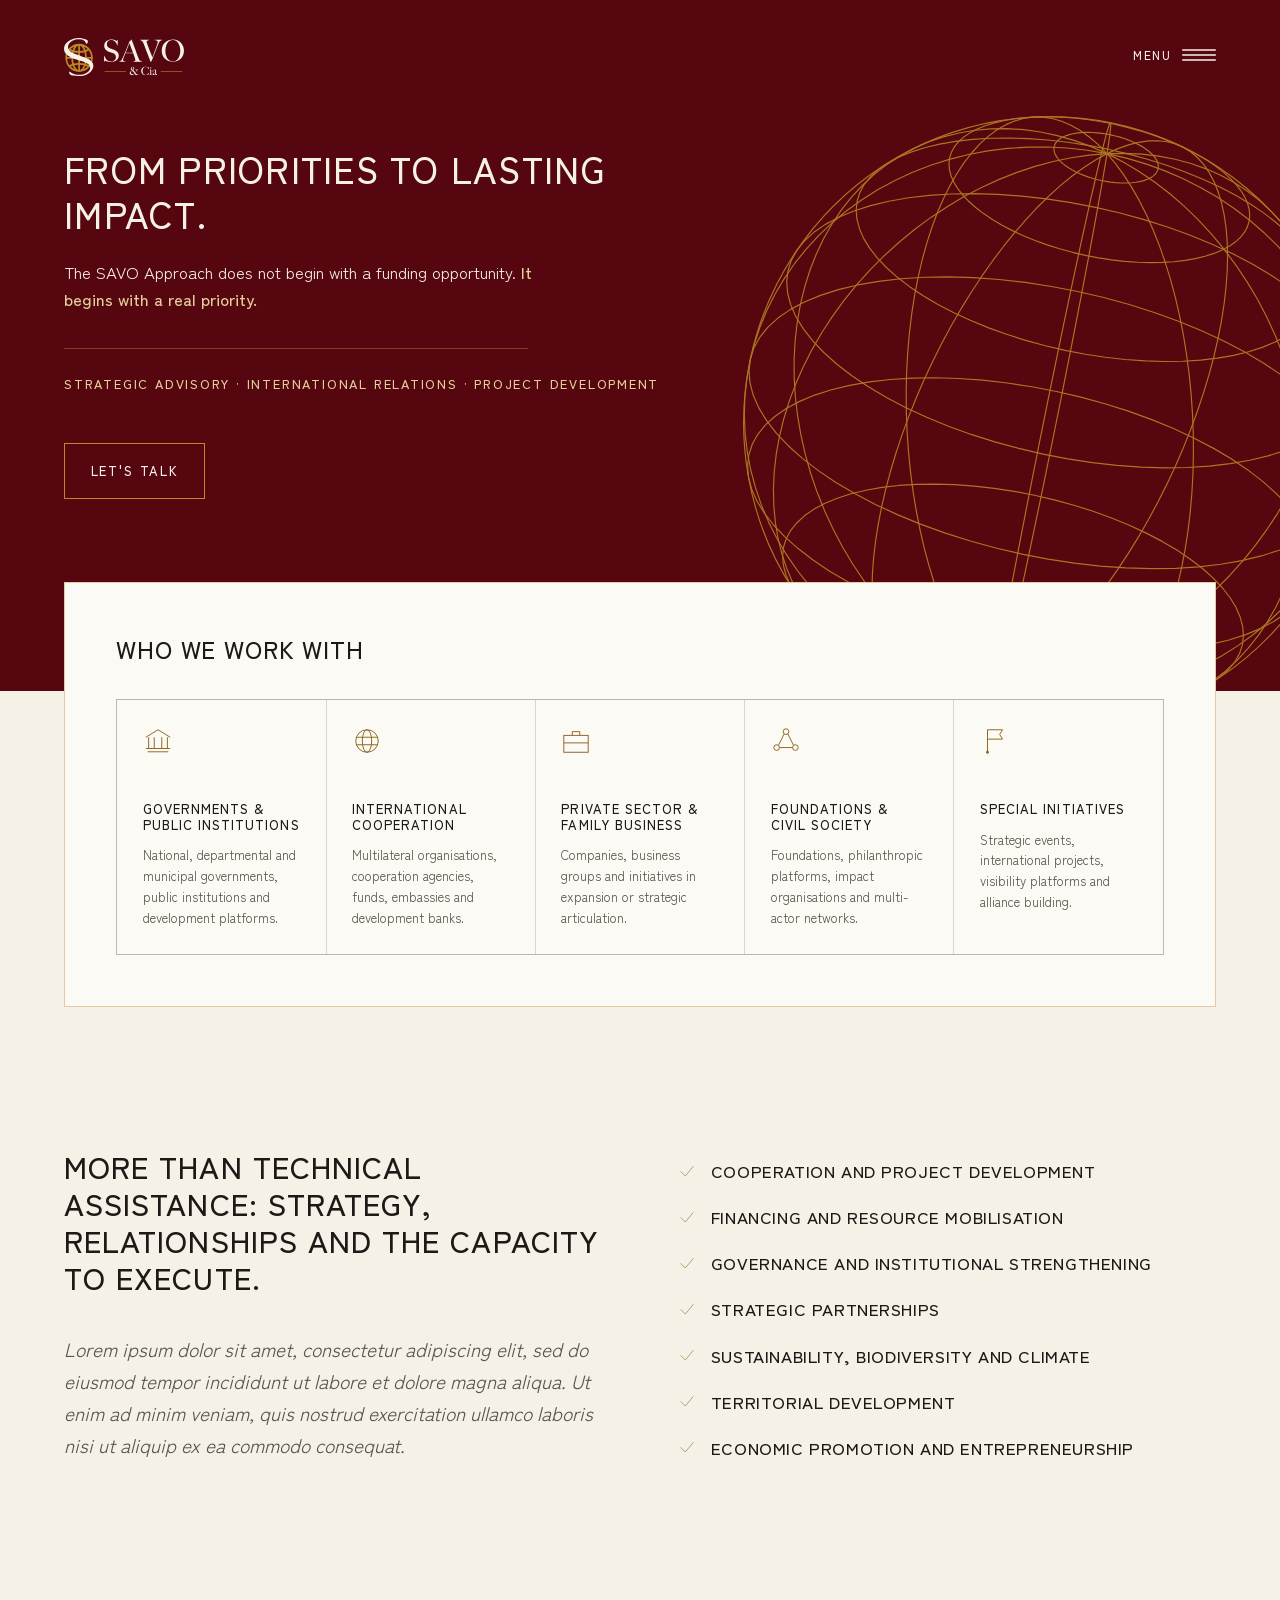
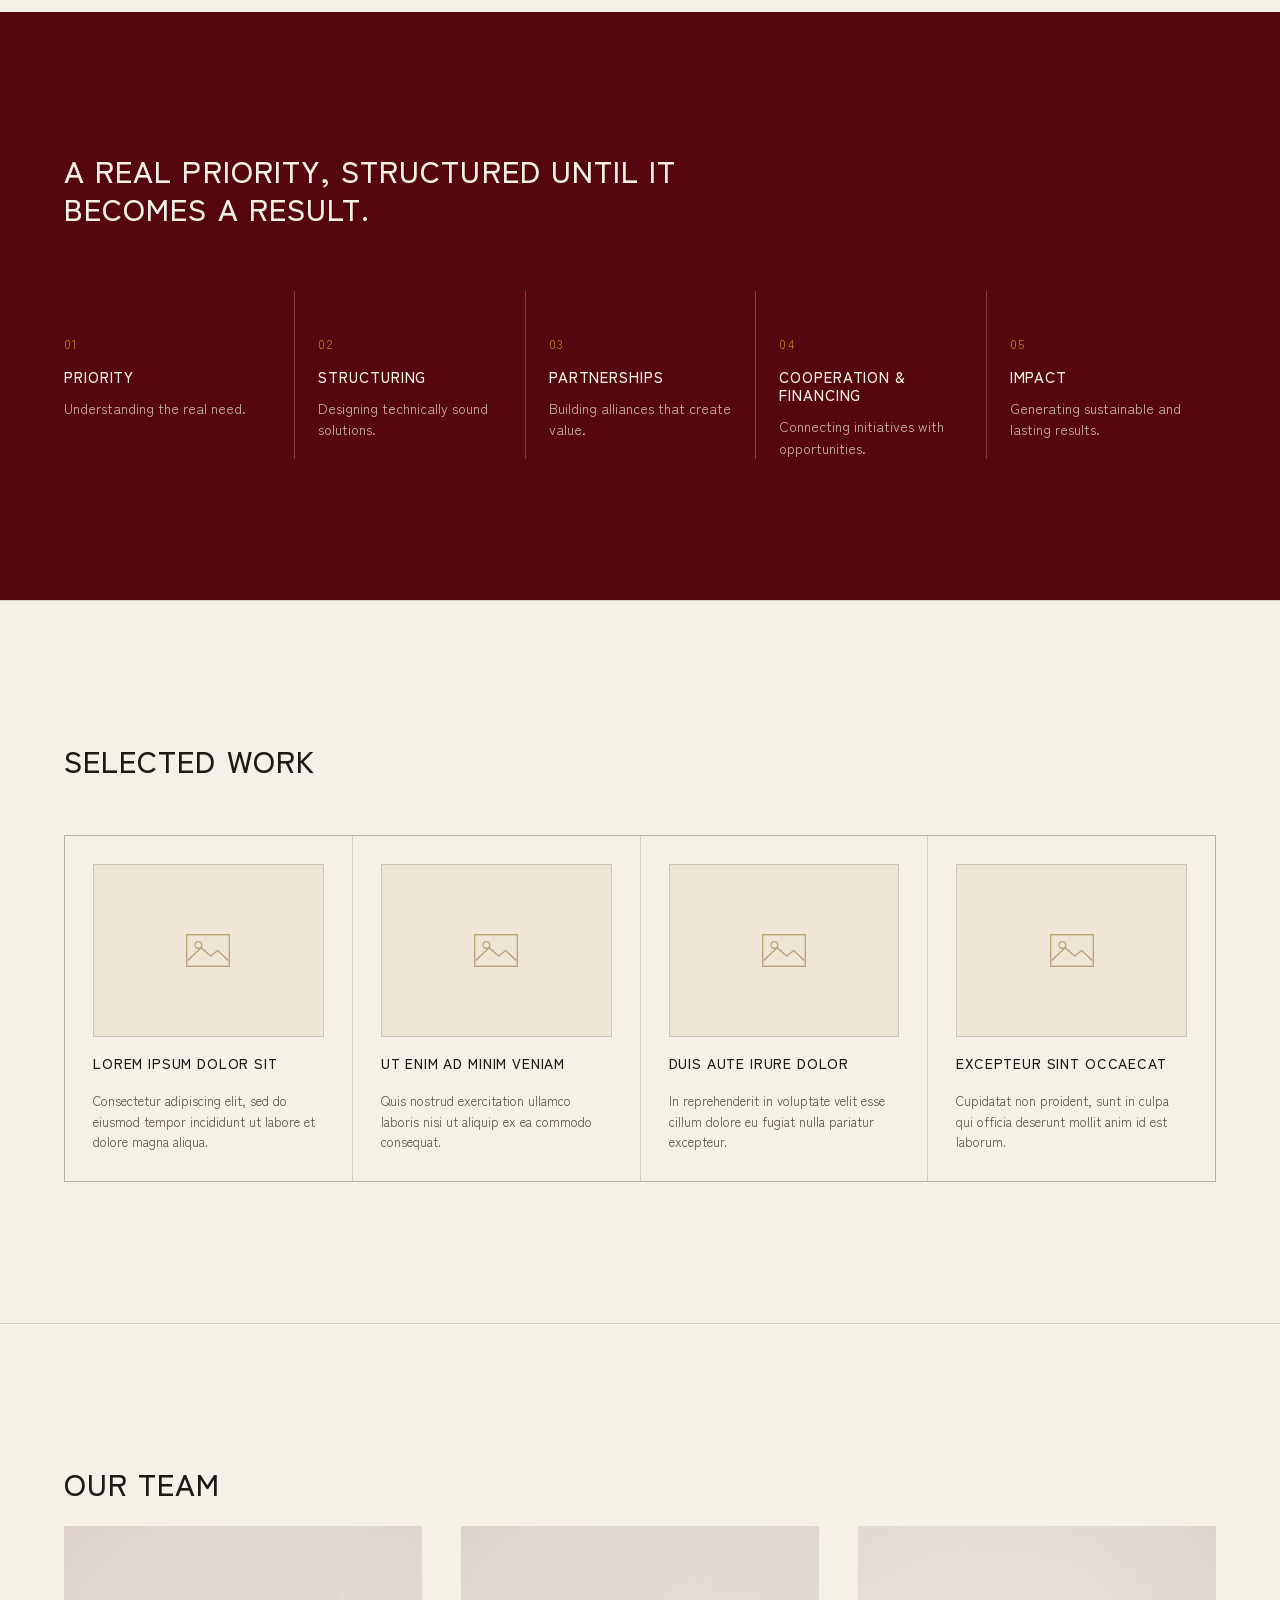
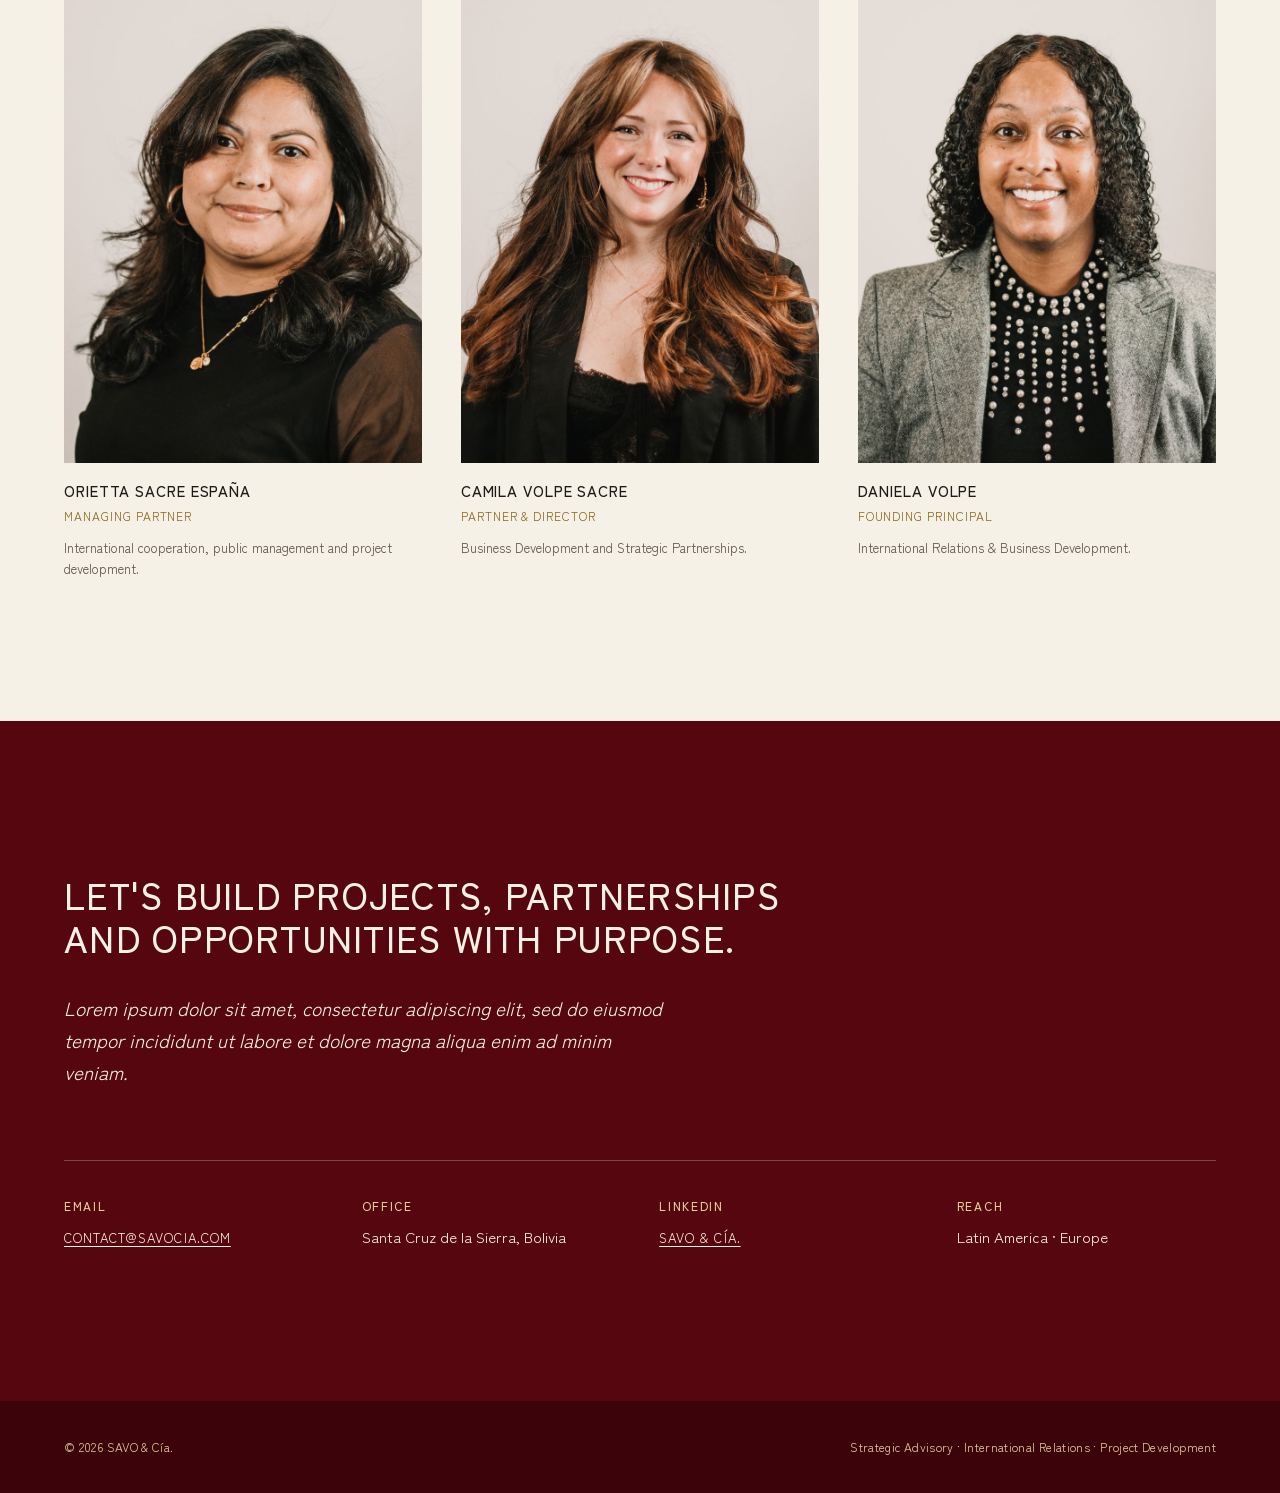
==== en/index.html @ 64a26600 "Add SAVO & Cía. home page review build Static ES/EN home page for internal review. Excludes client b" ====
<!DOCTYPE html>
<html lang="en">
<head>
<meta charset="utf-8">
<meta name="robots" content="noindex, nofollow">
<meta name="viewport" content="width=device-width, initial-scale=1">
<title>SAVO &amp; Cía. — Strategic Advisory, International Relations, Project Development</title>
<meta name="description" content="A Bolivian boutique strategic advisory firm. We help institutions and territories turn real development priorities into structured initiatives that attract partnerships, cooperation and financing.">
<link rel="canonical" href="https://www.savocia.com/en/">
<link rel="alternate" hreflang="es" href="https://www.savocia.com/es/">
<link rel="alternate" hreflang="en" href="https://www.savocia.com/en/">
<link rel="alternate" hreflang="x-default" href="https://www.savocia.com/">
<meta property="og:type" content="website">
<meta property="og:locale" content="en">
<meta property="og:title" content="SAVO &amp; Cía.">
<meta property="og:description" content="From priorities to lasting impact. Strategic advisory, international relations and project development.">
<meta property="og:url" content="https://www.savocia.com/en/">
<link rel="icon" href="../assets/brand/isotype.svg" type="image/svg+xml">
<link rel="preconnect" href="https://fonts.googleapis.com">
<link rel="preconnect" href="https://fonts.gstatic.com" crossorigin>
<link rel="stylesheet" href="https://fonts.googleapis.com/css2?family=Zen+Kaku+Gothic+New:wght@400;500;700&display=swap">
<link rel="stylesheet" href="../assets/css/savo.css">
</head>
<body>
<svg width="0" height="0" style="position:absolute" aria-hidden="true" focusable="false">
  <symbol id="ph-image" viewBox="0 0 32 24">
    <rect x="0.5" y="0.5" width="31" height="23" fill="none" stroke="currentColor"/>
    <circle cx="9" cy="8" r="2.5" fill="none" stroke="currentColor"/>
    <path d="M1 19.5 L11 10 L18 16 L23 12 L31 19.5" fill="none" stroke="currentColor" stroke-linejoin="round"/>
  </symbol>
  <symbol id="ic-public" viewBox="0 0 32 32">
    <path d="M3 12 L16 4 L29 12" fill="none" stroke="currentColor" stroke-linejoin="round"/>
    <path d="M6 12 V24 M12 12 V24 M20 12 V24 M26 12 V24" fill="none" stroke="currentColor"/>
    <path d="M3 24 H29 M5 27.5 H27" fill="none" stroke="currentColor"/>
  </symbol>
  <symbol id="ic-coop" viewBox="0 0 32 32">
    <circle cx="16" cy="16" r="12" fill="none" stroke="currentColor"/>
    <ellipse cx="16" cy="16" rx="5" ry="12" fill="none" stroke="currentColor"/>
    <path d="M4.5 12 H27.5 M4.5 20 H27.5" fill="none" stroke="currentColor"/>
  </symbol>
  <symbol id="ic-private" viewBox="0 0 32 32">
    <rect x="3" y="10" width="26" height="18" fill="none" stroke="currentColor"/>
    <path d="M12 10 V6 h8 v4" fill="none" stroke="currentColor" stroke-linejoin="round"/>
    <path d="M3 18 H29" fill="none" stroke="currentColor"/>
  </symbol>
  <symbol id="ic-civil" viewBox="0 0 32 32">
    <circle cx="16" cy="6" r="3" fill="none" stroke="currentColor"/>
    <circle cx="6" cy="23" r="3" fill="none" stroke="currentColor"/>
    <circle cx="26" cy="23" r="3" fill="none" stroke="currentColor"/>
    <path d="M14 8.5 L8 20.5 M18 8.5 L24 20.5 M9 23 H23" fill="none" stroke="currentColor"/>
  </symbol>
  <symbol id="ic-special" viewBox="0 0 32 32">
    <path d="M8 28 V4 h16 l-3 5 3 5 H8" fill="none" stroke="currentColor" stroke-linejoin="round"/>
    <circle cx="8" cy="28" r="1.5" fill="currentColor" stroke="none"/>
  </symbol>
  <symbol id="ic-check" viewBox="0 0 32 32">
    <path d="M5 17 L13 25 L27 8" fill="none" stroke="currentColor" stroke-width="1" stroke-linecap="round" stroke-linejoin="round"/>
  </symbol>
  <symbol id="ph-person" viewBox="0 0 32 32">
    <rect x="0.5" y="0.5" width="31" height="31" fill="none" stroke="currentColor"/>
    <circle cx="16" cy="13" r="4.5" fill="none" stroke="currentColor"/>
    <path d="M7.5 27 C7.5 21.5 11.5 19 16 19 C20.5 19 24.5 21.5 24.5 27" fill="none" stroke="currentColor" stroke-linecap="round"/>
  </symbol>
</svg>
<a class="skip" href="#coverage">Skip to content</a>

<div class="menu-overlay" id="menu-overlay" hidden>
  <div class="wrap menu-inner">
    <div class="menu-head">
      <a class="mark" href="./" aria-label="SAVO &amp; Cía., home">
        <img src="../assets/brand/logotype-cream.svg" alt="SAVO &amp; Cía.">
      </a>
      <button class="menu-close" aria-label="Close menu">
        <svg viewBox="0 0 44 44" aria-hidden="true">
          <line x1="5" y1="5" x2="39" y2="39" stroke="currentColor" stroke-width="1.5" stroke-linecap="round"/>
          <line x1="39" y1="5" x2="5" y2="39" stroke="currentColor" stroke-width="1.5" stroke-linecap="round"/>
        </svg>
      </button>
    </div>
      <nav class="menu-nav" aria-label="Principal">
        <a href="./" aria-current="page">Home</a>
        <a href="#areas">What we do</a>
        <a href="#approach">The approach</a>
        <a href="#work">Work</a>
        <a href="#team">Team</a>
        <a href="#contact">Contact</a>
      </nav>
      <a class="lang" href="../es/" data-lang-switch="es" aria-label="Cambiar a español"><b>EN</b> <span>/ ES</span></a>
  </div>
</div>

<div class="field">
  <div class="wrap">
    <div class="hero-globe" aria-hidden="true" data-tilt="26"><svg viewBox="0 0 200 200" fill="none" stroke="currentColor" stroke-width="0.35" stroke-linejoin="round" stroke-linecap="round"><g transform="rotate(12 100.0 100.0)"><circle cx="100.0" cy="100.0" r="92.0"/><path d="M115.98,181.43 L115.91,182.04 L115.73,182.65 L115.43,183.25 L115.01,183.83 L114.48,184.39 L113.84,184.93 L113.09,185.45 L112.24,185.93 L111.30,186.38 L110.27,186.80 L109.16,187.17 L107.99,187.50 L106.75,187.78 L105.46,188.01 L104.13,188.20 L102.77,188.33 L101.39,188.41 L100.00,188.44 L98.61,188.41 L97.23,188.33 L95.87,188.20 L94.54,188.01 L93.25,187.78 L92.01,187.50 L90.84,187.17 L89.73,186.80 L88.70,186.38 L87.76,185.93 L86.91,185.45 L86.16,184.93 L85.52,184.39 L84.99,183.83 L84.57,183.25 L84.27,182.65 L84.09,182.04 L84.02,181.43 L84.09,180.82 L84.27,180.22 L84.57,179.62 L84.99,179.04 L85.52,178.47 L86.16,177.93 L86.91,177.42 L87.76,176.93 L88.70,176.48 L89.73,176.07 L90.84,175.70 L92.01,175.37 L93.25,175.09 L94.54,174.85 L95.87,174.67 L97.23,174.54 L98.61,174.46 L100.00,174.43 L101.39,174.46 L102.77,174.54 L104.13,174.67 L105.46,174.85 L106.75,175.09 L107.99,175.37 L109.16,175.70 L110.27,176.07 L111.30,176.48 L112.24,176.93 L113.09,177.42 L113.84,177.93 L114.48,178.47 L115.01,179.04 L115.43,179.62 L115.73,180.22 L115.91,180.82 L115.98,181.43"/><path d="M146.00,171.61 L145.82,173.37 L145.30,175.11 L144.43,176.83 L143.23,178.51 L141.69,180.13 L139.84,181.69 L137.68,183.18 L135.24,184.57 L132.53,185.87 L129.57,187.06 L126.38,188.13 L123.00,189.07 L119.44,189.89 L115.73,190.56 L111.91,191.09 L107.99,191.47 L104.01,191.70 L100.00,191.78 L95.99,191.70 L92.01,191.47 L88.09,191.09 L84.27,190.56 L80.56,189.89 L77.00,189.07 L73.62,188.13 L70.43,187.06 L67.47,185.87 L64.76,184.57 L62.32,183.18 L60.16,181.69 L58.31,180.13 L56.77,178.51 L55.57,176.83 L54.70,175.11 L54.18,173.37 L54.00,171.61 L54.18,169.85 L54.70,168.11 L55.57,166.39 L56.77,164.71 L58.31,163.09 L60.16,161.53 L62.32,160.04 L64.76,158.65 L67.47,157.35 L70.43,156.16 L73.62,155.09 L77.00,154.15 L80.56,153.34 L84.27,152.66 L88.09,152.13 L92.01,151.75 L95.99,151.52 L100.00,151.45 L104.01,151.52 L107.99,151.75 L111.91,152.13 L115.73,152.66 L119.44,153.34 L123.00,154.15 L126.38,155.09 L129.57,156.16 L132.53,157.35 L135.24,158.65 L137.68,160.04 L139.84,161.53 L141.69,163.09 L143.23,164.71 L144.43,166.39 L145.30,168.11 L145.82,169.85 L146.00,171.61"/><path d="M170.48,153.15 L170.21,155.84 L169.41,158.52 L168.07,161.15 L166.23,163.72 L163.87,166.21 L161.03,168.60 L157.73,170.87 L153.99,173.01 L149.83,175.00 L145.30,176.82 L140.42,178.46 L135.24,179.91 L129.78,181.15 L124.10,182.18 L118.24,182.99 L112.24,183.58 L106.14,183.93 L100.00,184.05 L93.86,183.93 L87.76,183.58 L81.76,182.99 L75.90,182.18 L70.22,181.15 L64.76,179.91 L59.58,178.46 L54.70,176.82 L50.17,175.00 L46.01,173.01 L42.27,170.87 L38.97,168.60 L36.13,166.21 L33.77,163.72 L31.93,161.15 L30.59,158.52 L29.79,155.84 L29.52,153.15 L29.79,150.46 L30.59,147.79 L31.93,145.16 L33.77,142.58 L36.13,140.09 L38.97,137.70 L42.27,135.43 L46.01,133.29 L50.17,131.31 L54.70,129.48 L59.58,127.84 L64.76,126.40 L70.22,125.15 L75.90,124.12 L81.76,123.31 L87.76,122.73 L93.86,122.37 L100.00,122.26 L106.14,122.37 L112.24,122.73 L118.24,123.31 L124.10,124.12 L129.78,125.15 L135.24,126.40 L140.42,127.84 L145.30,129.48 L149.83,131.31 L153.99,133.29 L157.73,135.43 L161.03,137.70 L163.87,140.09 L166.23,142.58 L168.07,145.16 L169.41,147.79 L170.21,150.46 L170.48,153.15"/><path d="M186.45,128.28 L186.12,131.58 L185.14,134.86 L183.51,138.09 L181.24,141.24 L178.35,144.30 L174.87,147.23 L170.82,150.02 L166.23,152.64 L161.13,155.08 L155.57,157.31 L149.59,159.33 L143.23,161.10 L136.54,162.63 L129.57,163.89 L122.38,164.89 L115.01,165.60 L107.53,166.04 L100.00,166.18 L92.47,166.04 L84.99,165.60 L77.62,164.89 L70.43,163.89 L63.46,162.63 L56.77,161.10 L50.41,159.33 L44.43,157.31 L38.87,155.08 L33.77,152.64 L29.18,150.02 L25.13,147.23 L21.65,144.30 L18.76,141.24 L16.49,138.09 L14.86,134.86 L13.88,131.58 L13.55,128.28 L13.88,124.98 L14.86,121.70 L16.49,118.47 L18.76,115.32 L21.65,112.26 L25.13,109.33 L29.18,106.54 L33.77,103.92 L38.87,101.48 L44.43,99.25 L50.41,97.24 L56.77,95.46 L63.46,93.93 L70.43,92.67 L77.62,91.67 L84.99,90.96 L92.47,90.53 L100.00,90.38 L107.53,90.53 L115.01,90.96 L122.38,91.67 L129.57,92.67 L136.54,93.93 L143.23,95.46 L149.59,97.24 L155.57,99.25 L161.13,101.48 L166.23,103.92 L170.82,106.54 L174.87,109.33 L178.35,112.26 L181.24,115.32 L183.51,118.47 L185.14,121.70 L186.12,124.98 L186.45,128.28"/><path d="M192.00,100.00 L191.65,103.52 L190.60,107.00 L188.87,110.44 L186.45,113.79 L183.38,117.04 L179.67,120.17 L175.36,123.13 L170.48,125.92 L165.05,128.52 L159.14,130.89 L152.77,133.04 L146.00,134.93 L138.88,136.55 L131.47,137.90 L123.81,138.96 L115.98,139.72 L108.02,140.18 L100.00,140.33 L91.98,140.18 L84.02,139.72 L76.19,138.96 L68.53,137.90 L61.12,136.55 L54.00,134.93 L47.23,133.04 L40.86,130.89 L34.95,128.52 L29.52,125.92 L24.64,123.13 L20.33,120.17 L16.62,117.04 L13.55,113.79 L11.13,110.44 L9.40,107.00 L8.35,103.52 L8.00,100.00 L8.35,96.48 L9.40,93.00 L11.13,89.56 L13.55,86.21 L16.62,82.96 L20.33,79.83 L24.64,76.87 L29.52,74.08 L34.95,71.48 L40.86,69.11 L47.23,66.96 L54.00,65.07 L61.12,63.45 L68.53,62.10 L76.19,61.04 L84.02,60.28 L91.98,59.82 L100.00,59.67 L108.02,59.82 L115.98,60.28 L123.81,61.04 L131.47,62.10 L138.88,63.45 L146.00,65.07 L152.77,66.96 L159.14,69.11 L165.05,71.48 L170.48,74.08 L175.36,76.87 L179.67,79.83 L183.38,82.96 L186.45,86.21 L188.87,89.56 L190.60,93.00 L191.65,96.48 L192.00,100.00"/><path d="M186.45,71.72 L186.12,75.02 L185.14,78.30 L183.51,81.53 L181.24,84.68 L178.35,87.74 L174.87,90.67 L170.82,93.46 L166.23,96.08 L161.13,98.52 L155.57,100.75 L149.59,102.76 L143.23,104.54 L136.54,106.07 L129.57,107.33 L122.38,108.33 L115.01,109.04 L107.53,109.47 L100.00,109.62 L92.47,109.47 L84.99,109.04 L77.62,108.33 L70.43,107.33 L63.46,106.07 L56.77,104.54 L50.41,102.76 L44.43,100.75 L38.87,98.52 L33.77,96.08 L29.18,93.46 L25.13,90.67 L21.65,87.74 L18.76,84.68 L16.49,81.53 L14.86,78.30 L13.88,75.02 L13.55,71.72 L13.88,68.42 L14.86,65.14 L16.49,61.91 L18.76,58.76 L21.65,55.70 L25.13,52.77 L29.18,49.98 L33.77,47.36 L38.87,44.92 L44.43,42.69 L50.41,40.67 L56.77,38.90 L63.46,37.37 L70.43,36.11 L77.62,35.11 L84.99,34.40 L92.47,33.96 L100.00,33.82 L107.53,33.96 L115.01,34.40 L122.38,35.11 L129.57,36.11 L136.54,37.37 L143.23,38.90 L149.59,40.67 L155.57,42.69 L161.13,44.92 L166.23,47.36 L170.82,49.98 L174.87,52.77 L178.35,55.70 L181.24,58.76 L183.51,61.91 L185.14,65.14 L186.12,68.42 L186.45,71.72"/><path d="M170.48,46.85 L170.21,49.54 L169.41,52.21 L168.07,54.84 L166.23,57.42 L163.87,59.91 L161.03,62.30 L157.73,64.57 L153.99,66.71 L149.83,68.69 L145.30,70.52 L140.42,72.16 L135.24,73.60 L129.78,74.85 L124.10,75.88 L118.24,76.69 L112.24,77.27 L106.14,77.63 L100.00,77.74 L93.86,77.63 L87.76,77.27 L81.76,76.69 L75.90,75.88 L70.22,74.85 L64.76,73.60 L59.58,72.16 L54.70,70.52 L50.17,68.69 L46.01,66.71 L42.27,64.57 L38.97,62.30 L36.13,59.91 L33.77,57.42 L31.93,54.84 L30.59,52.21 L29.79,49.54 L29.52,46.85 L29.79,44.16 L30.59,41.48 L31.93,38.85 L33.77,36.28 L36.13,33.79 L38.97,31.40 L42.27,29.13 L46.01,26.99 L50.17,25.00 L54.70,23.18 L59.58,21.54 L64.76,20.09 L70.22,18.85 L75.90,17.82 L81.76,17.01 L87.76,16.42 L93.86,16.07 L100.00,15.95 L106.14,16.07 L112.24,16.42 L118.24,17.01 L124.10,17.82 L129.78,18.85 L135.24,20.09 L140.42,21.54 L145.30,23.18 L149.83,25.00 L153.99,26.99 L157.73,29.13 L161.03,31.40 L163.87,33.79 L166.23,36.28 L168.07,38.85 L169.41,41.48 L170.21,44.16 L170.48,46.85"/><path d="M146.00,28.39 L145.82,30.15 L145.30,31.89 L144.43,33.61 L143.23,35.29 L141.69,36.91 L139.84,38.47 L137.68,39.96 L135.24,41.35 L132.53,42.65 L129.57,43.84 L126.38,44.91 L123.00,45.85 L119.44,46.66 L115.73,47.34 L111.91,47.87 L107.99,48.25 L104.01,48.48 L100.00,48.55 L95.99,48.48 L92.01,48.25 L88.09,47.87 L84.27,47.34 L80.56,46.66 L77.00,45.85 L73.62,44.91 L70.43,43.84 L67.47,42.65 L64.76,41.35 L62.32,39.96 L60.16,38.47 L58.31,36.91 L56.77,35.29 L55.57,33.61 L54.70,31.89 L54.18,30.15 L54.00,28.39 L54.18,26.63 L54.70,24.89 L55.57,23.17 L56.77,21.49 L58.31,19.87 L60.16,18.31 L62.32,16.82 L64.76,15.43 L67.47,14.13 L70.43,12.94 L73.62,11.87 L77.00,10.93 L80.56,10.11 L84.27,9.44 L88.09,8.91 L92.01,8.53 L95.99,8.30 L100.00,8.22 L104.01,8.30 L107.99,8.53 L111.91,8.91 L115.73,9.44 L119.44,10.11 L123.00,10.93 L126.38,11.87 L129.57,12.94 L132.53,14.13 L135.24,15.43 L137.68,16.82 L139.84,18.31 L141.69,19.87 L143.23,21.49 L144.43,23.17 L145.30,24.89 L145.82,26.63 L146.00,28.39"/><path d="M115.98,18.57 L115.91,19.18 L115.73,19.78 L115.43,20.38 L115.01,20.96 L114.48,21.53 L113.84,22.07 L113.09,22.58 L112.24,23.07 L111.30,23.52 L110.27,23.93 L109.16,24.30 L107.99,24.63 L106.75,24.91 L105.46,25.15 L104.13,25.33 L102.77,25.46 L101.39,25.54 L100.00,25.57 L98.61,25.54 L97.23,25.46 L95.87,25.33 L94.54,25.15 L93.25,24.91 L92.01,24.63 L90.84,24.30 L89.73,23.93 L88.70,23.52 L87.76,23.07 L86.91,22.58 L86.16,22.07 L85.52,21.53 L84.99,20.96 L84.57,20.38 L84.27,19.78 L84.09,19.18 L84.02,18.57 L84.09,17.96 L84.27,17.35 L84.57,16.75 L84.99,16.17 L85.52,15.61 L86.16,15.07 L86.91,14.55 L87.76,14.07 L88.70,13.62 L89.73,13.20 L90.84,12.83 L92.01,12.50 L93.25,12.22 L94.54,11.99 L95.87,11.80 L97.23,11.67 L98.61,11.59 L100.00,11.56 L101.39,11.59 L102.77,11.67 L104.13,11.80 L105.46,11.99 L106.75,12.22 L107.99,12.50 L109.16,12.83 L110.27,13.20 L111.30,13.62 L112.24,14.07 L113.09,14.55 L113.84,15.07 L114.48,15.61 L115.01,16.17 L115.43,16.75 L115.73,17.35 L115.91,17.96 L115.98,18.57"/><g class="mers"><path class="mer" d="M100.00,182.69 L106.02,182.51 L112.01,181.98 L117.95,181.10 L123.81,179.87 L129.57,178.30 L135.21,176.39 L140.69,174.16 L146.00,171.61 L151.11,168.75 L156.01,165.60 L160.66,162.17 L165.05,158.47 L169.17,154.52 L172.99,150.34 L176.50,145.94 L179.67,141.34 L182.51,136.57 L185.00,131.64 L187.12,126.58 L188.87,121.40 L190.23,116.13 L191.21,110.79 L191.80,105.41 L192.00,100.00 L191.80,94.59 L191.21,89.21 L190.23,83.87 L188.87,78.60 L187.12,73.42 L185.00,68.36 L182.51,63.43 L179.67,58.66 L176.50,54.06 L172.99,49.66 L169.17,45.48 L165.05,41.53 L160.66,37.83 L156.01,34.40 L151.11,31.25 L146.00,28.39 L140.69,25.84 L135.21,23.61 L129.57,21.70 L123.81,20.13 L117.95,18.90 L112.01,18.02 L106.02,17.49 L100.00,17.31"/><path class="mer" d="M100.00,182.69 L105.21,183.83 L110.40,184.61 L115.54,185.03 L120.62,185.09 L125.61,184.78 L130.49,184.11 L135.24,183.08 L139.84,181.69 L144.26,179.96 L148.50,177.88 L152.53,175.46 L156.34,172.73 L159.90,169.68 L163.21,166.34 L166.25,162.71 L169.00,158.81 L171.46,154.66 L173.61,150.27 L175.45,145.67 L176.96,140.88 L178.14,135.91 L178.99,130.79 L179.50,125.53 L179.67,120.17 L179.50,114.71 L178.99,109.20 L178.14,103.65 L176.96,98.08 L175.45,92.52 L173.61,86.99 L171.46,81.51 L169.00,76.12 L166.25,70.83 L163.21,65.66 L159.90,60.64 L156.34,55.79 L152.53,51.13 L148.50,46.67 L144.26,42.45 L139.84,38.47 L135.24,34.76 L130.49,31.32 L125.61,28.18 L120.62,25.35 L115.54,22.83 L110.40,20.65 L105.21,18.81 L100.00,17.31"/><path class="mer" d="M100.00,182.69 L103.01,184.80 L106.00,186.54 L108.97,187.91 L111.91,188.91 L114.79,189.53 L117.60,189.76 L120.35,189.61 L123.00,189.07 L125.56,188.16 L128.00,186.86 L130.33,185.20 L132.53,183.17 L134.58,180.78 L136.49,178.05 L138.25,174.98 L139.84,171.59 L141.26,167.90 L142.50,163.91 L143.56,159.65 L144.43,155.14 L145.12,150.39 L145.61,145.42 L145.90,140.26 L146.00,134.93 L145.90,129.44 L145.61,123.84 L145.12,118.12 L144.43,112.34 L143.56,106.49 L142.50,100.62 L141.26,94.75 L139.84,88.90 L138.25,83.10 L136.49,77.37 L134.58,71.74 L132.53,66.23 L130.33,60.86 L128.00,55.66 L125.56,50.65 L123.00,45.85 L120.35,41.29 L117.60,36.97 L114.79,32.93 L111.91,29.17 L108.97,25.71 L106.00,22.58 L103.01,19.77 L100.00,17.31"/><path class="mer" d="M100.00,182.69 L100.00,185.15 L100.00,187.25 L100.00,188.97 L100.00,190.31 L100.00,191.26 L100.00,191.83 L100.00,192.00 L100.00,191.78 L100.00,191.16 L100.00,190.15 L100.00,188.76 L100.00,186.99 L100.00,184.84 L100.00,182.33 L100.00,179.47 L100.00,176.27 L100.00,172.74 L100.00,168.90 L100.00,164.77 L100.00,160.36 L100.00,155.69 L100.00,150.78 L100.00,145.65 L100.00,140.33 L100.00,134.84 L100.00,129.19 L100.00,123.42 L100.00,117.55 L100.00,111.61 L100.00,105.62 L100.00,99.60 L100.00,93.58 L100.00,87.59 L100.00,81.66 L100.00,75.80 L100.00,70.05 L100.00,64.42 L100.00,58.95 L100.00,53.65 L100.00,48.55 L100.00,43.68 L100.00,39.04 L100.00,34.66 L100.00,30.57 L100.00,26.77 L100.00,23.28 L100.00,20.13 L100.00,17.31"/><path class="mer" d="M100.00,182.69 L96.99,184.80 L94.00,186.54 L91.03,187.91 L88.09,188.91 L85.21,189.53 L82.40,189.76 L79.65,189.61 L77.00,189.07 L74.44,188.16 L72.00,186.86 L69.67,185.20 L67.47,183.17 L65.42,180.78 L63.51,178.05 L61.75,174.98 L60.16,171.59 L58.74,167.90 L57.50,163.91 L56.44,159.65 L55.57,155.14 L54.88,150.39 L54.39,145.42 L54.10,140.26 L54.00,134.93 L54.10,129.44 L54.39,123.84 L54.88,118.12 L55.57,112.34 L56.44,106.49 L57.50,100.62 L58.74,94.75 L60.16,88.90 L61.75,83.10 L63.51,77.37 L65.42,71.74 L67.47,66.23 L69.67,60.86 L72.00,55.66 L74.44,50.65 L77.00,45.85 L79.65,41.29 L82.40,36.97 L85.21,32.93 L88.09,29.17 L91.03,25.71 L94.00,22.58 L96.99,19.77 L100.00,17.31"/><path class="mer" d="M100.00,182.69 L94.79,183.83 L89.60,184.61 L84.46,185.03 L79.38,185.09 L74.39,184.78 L69.51,184.11 L64.76,183.08 L60.16,181.69 L55.74,179.96 L51.50,177.88 L47.47,175.46 L43.66,172.73 L40.10,169.68 L36.79,166.34 L33.75,162.71 L31.00,158.81 L28.54,154.66 L26.39,150.27 L24.55,145.67 L23.04,140.88 L21.86,135.91 L21.01,130.79 L20.50,125.53 L20.33,120.17 L20.50,114.71 L21.01,109.20 L21.86,103.65 L23.04,98.08 L24.55,92.52 L26.39,86.99 L28.54,81.51 L31.00,76.12 L33.75,70.83 L36.79,65.66 L40.10,60.64 L43.66,55.79 L47.47,51.13 L51.50,46.67 L55.74,42.45 L60.16,38.47 L64.76,34.76 L69.51,31.32 L74.39,28.18 L79.38,25.35 L84.46,22.83 L89.60,20.65 L94.79,18.81 L100.00,17.31"/><path class="mer" d="M100.00,182.69 L93.98,182.51 L87.99,181.98 L82.05,181.10 L76.19,179.87 L70.43,178.30 L64.79,176.39 L59.31,174.16 L54.00,171.61 L48.89,168.75 L43.99,165.60 L39.34,162.17 L34.95,158.47 L30.83,154.52 L27.01,150.34 L23.50,145.94 L20.33,141.34 L17.49,136.57 L15.00,131.64 L12.88,126.58 L11.13,121.40 L9.77,116.13 L8.79,110.79 L8.20,105.41 L8.00,100.00 L8.20,94.59 L8.79,89.21 L9.77,83.87 L11.13,78.60 L12.88,73.42 L15.00,68.36 L17.49,63.43 L20.33,58.66 L23.50,54.06 L27.01,49.66 L30.83,45.48 L34.95,41.53 L39.34,37.83 L43.99,34.40 L48.89,31.25 L54.00,28.39 L59.31,25.84 L64.79,23.61 L70.43,21.70 L76.19,20.13 L82.05,18.90 L87.99,18.02 L93.98,17.49 L100.00,17.31"/><path class="mer" d="M100.00,182.69 L94.79,181.19 L89.60,179.35 L84.46,177.17 L79.38,174.65 L74.39,171.82 L69.51,168.68 L64.76,165.24 L60.16,161.53 L55.74,157.55 L51.50,153.33 L47.47,148.87 L43.66,144.21 L40.10,139.36 L36.79,134.34 L33.75,129.17 L31.00,123.88 L28.54,118.49 L26.39,113.01 L24.55,107.48 L23.04,101.92 L21.86,96.35 L21.01,90.80 L20.50,85.29 L20.33,79.83 L20.50,74.47 L21.01,69.21 L21.86,64.09 L23.04,59.12 L24.55,54.33 L26.39,49.73 L28.54,45.34 L31.00,41.19 L33.75,37.29 L36.79,33.66 L40.10,30.32 L43.66,27.27 L47.47,24.54 L51.50,22.12 L55.74,20.04 L60.16,18.31 L64.76,16.92 L69.51,15.89 L74.39,15.22 L79.38,14.91 L84.46,14.97 L89.60,15.39 L94.79,16.17 L100.00,17.31"/><path class="mer" d="M100.00,182.69 L96.99,180.23 L94.00,177.42 L91.03,174.29 L88.09,170.83 L85.21,167.07 L82.40,163.03 L79.65,158.71 L77.00,154.15 L74.44,149.35 L72.00,144.34 L69.67,139.14 L67.47,133.77 L65.42,128.26 L63.51,122.63 L61.75,116.90 L60.16,111.10 L58.74,105.25 L57.50,99.38 L56.44,93.51 L55.57,87.66 L54.88,81.88 L54.39,76.16 L54.10,70.56 L54.00,65.07 L54.10,59.74 L54.39,54.58 L54.88,49.61 L55.57,44.86 L56.44,40.35 L57.50,36.09 L58.74,32.10 L60.16,28.41 L61.75,25.02 L63.51,21.95 L65.42,19.22 L67.47,16.83 L69.67,14.80 L72.00,13.14 L74.44,11.84 L77.00,10.93 L79.65,10.39 L82.40,10.24 L85.21,10.47 L88.09,11.09 L91.03,12.09 L94.00,13.46 L96.99,15.20 L100.00,17.31"/><path class="mer" d="M100.00,182.69 L100.00,179.87 L100.00,176.72 L100.00,173.23 L100.00,169.43 L100.00,165.34 L100.00,160.96 L100.00,156.32 L100.00,151.45 L100.00,146.35 L100.00,141.05 L100.00,135.58 L100.00,129.95 L100.00,124.20 L100.00,118.34 L100.00,112.41 L100.00,106.42 L100.00,100.40 L100.00,94.38 L100.00,88.39 L100.00,82.45 L100.00,76.58 L100.00,70.81 L100.00,65.16 L100.00,59.67 L100.00,54.35 L100.00,49.22 L100.00,44.31 L100.00,39.64 L100.00,35.23 L100.00,31.10 L100.00,27.26 L100.00,23.73 L100.00,20.53 L100.00,17.67 L100.00,15.16 L100.00,13.01 L100.00,11.24 L100.00,9.85 L100.00,8.84 L100.00,8.22 L100.00,8.00 L100.00,8.17 L100.00,8.74 L100.00,9.69 L100.00,11.03 L100.00,12.75 L100.00,14.85 L100.00,17.31"/><path class="mer" d="M100.00,182.69 L103.01,180.23 L106.00,177.42 L108.97,174.29 L111.91,170.83 L114.79,167.07 L117.60,163.03 L120.35,158.71 L123.00,154.15 L125.56,149.35 L128.00,144.34 L130.33,139.14 L132.53,133.77 L134.58,128.26 L136.49,122.63 L138.25,116.90 L139.84,111.10 L141.26,105.25 L142.50,99.38 L143.56,93.51 L144.43,87.66 L145.12,81.88 L145.61,76.16 L145.90,70.56 L146.00,65.07 L145.90,59.74 L145.61,54.58 L145.12,49.61 L144.43,44.86 L143.56,40.35 L142.50,36.09 L141.26,32.10 L139.84,28.41 L138.25,25.02 L136.49,21.95 L134.58,19.22 L132.53,16.83 L130.33,14.80 L128.00,13.14 L125.56,11.84 L123.00,10.93 L120.35,10.39 L117.60,10.24 L114.79,10.47 L111.91,11.09 L108.97,12.09 L106.00,13.46 L103.01,15.20 L100.00,17.31"/><path class="mer" d="M100.00,182.69 L105.21,181.19 L110.40,179.35 L115.54,177.17 L120.62,174.65 L125.61,171.82 L130.49,168.68 L135.24,165.24 L139.84,161.53 L144.26,157.55 L148.50,153.33 L152.53,148.87 L156.34,144.21 L159.90,139.36 L163.21,134.34 L166.25,129.17 L169.00,123.88 L171.46,118.49 L173.61,113.01 L175.45,107.48 L176.96,101.92 L178.14,96.35 L178.99,90.80 L179.50,85.29 L179.67,79.83 L179.50,74.47 L178.99,69.21 L178.14,64.09 L176.96,59.12 L175.45,54.33 L173.61,49.73 L171.46,45.34 L169.00,41.19 L166.25,37.29 L163.21,33.66 L159.90,30.32 L156.34,27.27 L152.53,24.54 L148.50,22.12 L144.26,20.04 L139.84,18.31 L135.24,16.92 L130.49,15.89 L125.61,15.22 L120.62,14.91 L115.54,14.97 L110.40,15.39 L105.21,16.17 L100.00,17.31"/></g></g></svg></div>
    <header class="masthead">
      <a class="mark" href="./" aria-label="SAVO &amp; Cía., home">
        <img src="../assets/brand/logotype-cream.svg" alt="SAVO &amp; Cía.">
      </a>
      <button class="menu-toggle" aria-label="Open menu" aria-expanded="false" aria-controls="menu-overlay">
        <span class="menu-word">Menu</span>
        <svg class="menu-lines" viewBox="0 0 34 12" aria-hidden="true">
          <line x1="0.75" y1="1" x2="33.25" y2="1" stroke="currentColor" stroke-width="1.5" stroke-linecap="round"/>
          <line x1="0.75" y1="6" x2="33.25" y2="6" stroke="currentColor" stroke-width="1.5" stroke-linecap="round"/>
          <line x1="0.75" y1="11" x2="33.25" y2="11" stroke="currentColor" stroke-width="1.5" stroke-linecap="round"/>
        </svg>
      </button>
    </header>

    <h1 class="claim">From priorities to <em>lasting impact</em>.</h1>

    <p class="refusal">The SAVO Approach does not begin with a funding opportunity. <strong>It begins with a real priority.</strong></p>

    <span class="label hero-disciplines">Strategic Advisory · International Relations · Project Development</span>

    <a class="act" href="#contact">Let's talk</a>
  </div>
</div>

<div class="wrap plate-holder" id="coverage">
  <div class="plate">
    <h2>Who we work with</h2>
    <div class="sectors">
        <article class="sector" tabindex="0">
          <svg class="sector-ic" aria-hidden="true"><use href="#ic-public"></use></svg>
          <h3>Governments &amp; public institutions</h3>
          <p>National, departmental and municipal governments, public institutions and development platforms.</p>
        </article>
        <article class="sector" tabindex="0">
          <svg class="sector-ic" aria-hidden="true"><use href="#ic-coop"></use></svg>
          <h3>International cooperation</h3>
          <p>Multilateral organisations, cooperation agencies, funds, embassies and development banks.</p>
        </article>
        <article class="sector" tabindex="0">
          <svg class="sector-ic" aria-hidden="true"><use href="#ic-private"></use></svg>
          <h3>Private sector &amp; family business</h3>
          <p>Companies, business groups and initiatives in expansion or strategic articulation.</p>
        </article>
        <article class="sector" tabindex="0">
          <svg class="sector-ic" aria-hidden="true"><use href="#ic-civil"></use></svg>
          <h3>Foundations &amp; civil society</h3>
          <p>Foundations, philanthropic platforms, impact organisations and multi-actor networks.</p>
        </article>
        <article class="sector" tabindex="0">
          <svg class="sector-ic" aria-hidden="true"><use href="#ic-special"></use></svg>
          <h3>Special initiatives</h3>
          <p>Strategic events, international projects, visibility platforms and alliance building.</p>
        </article>
    </div>
  </div>
</div>

<section class="band" id="areas">
  <div class="wrap">
    <div class="two">
      <div>
        <div class="intro">
      <h2>More than technical assistance: strategy, relationships and the capacity to execute.</h2>
      <p class="lede is-placeholder">Lorem ipsum dolor sit amet, consectetur adipiscing elit, sed do eiusmod tempor incididunt ut labore et dolore magna aliqua. Ut enim ad minim veniam, quis nostrud exercitation ullamco laboris nisi ut aliquip ex ea commodo consequat.</p>
    </div>
      </div>
      <div>
        <ul class="areas">
        <li><svg class="area-ic" aria-hidden="true"><use href="#ic-check"></use></svg><span>Cooperation and project development</span></li>
        <li><svg class="area-ic" aria-hidden="true"><use href="#ic-check"></use></svg><span>Financing and resource mobilisation</span></li>
        <li><svg class="area-ic" aria-hidden="true"><use href="#ic-check"></use></svg><span>Governance and institutional strengthening</span></li>
        <li><svg class="area-ic" aria-hidden="true"><use href="#ic-check"></use></svg><span>Strategic partnerships</span></li>
        <li><svg class="area-ic" aria-hidden="true"><use href="#ic-check"></use></svg><span>Sustainability, biodiversity and climate</span></li>
        <li><svg class="area-ic" aria-hidden="true"><use href="#ic-check"></use></svg><span>Territorial development</span></li>
        <li><svg class="area-ic" aria-hidden="true"><use href="#ic-check"></use></svg><span>Economic promotion and entrepreneurship</span></li>
    </ul>
      </div>
    </div>
  </div>
</section>



<section class="band band-dark" id="approach">
  <div class="wrap">
    <h2>A real priority, structured until it becomes a result.</h2>
    <div class="chain">
      <div class="station">
        <p class="n">01</p>
        <h3>Priority</h3>
        <p>Understanding the real need.</p>
      </div>
      <div class="station">
        <p class="n">02</p>
        <h3>Structuring</h3>
        <p>Designing technically sound solutions.</p>
      </div>
      <div class="station">
        <p class="n">03</p>
        <h3>Partnerships</h3>
        <p>Building alliances that create value.</p>
      </div>
      <div class="station">
        <p class="n">04</p>
        <h3>Cooperation &amp; financing</h3>
        <p>Connecting initiatives with opportunities.</p>
      </div>
      <div class="station">
        <p class="n">05</p>
        <h3>Impact</h3>
        <p>Generating sustainable and lasting results.</p>
      </div>
    </div>
  </div>
</section>

<section class="band rule-top" id="work">
  <div class="wrap">
    <h2>Selected work</h2>
    <div class="slots">
      <div class="slot">
        <div class="ph"><svg aria-hidden="true"><use href="#ph-image"></use></svg></div>
        <h3>Lorem ipsum dolor sit</h3>
        <p>Consectetur adipiscing elit, sed do eiusmod tempor incididunt ut labore et dolore magna aliqua.</p>
      </div>
      <div class="slot">
        <div class="ph"><svg aria-hidden="true"><use href="#ph-image"></use></svg></div>
        <h3>Ut enim ad minim veniam</h3>
        <p>Quis nostrud exercitation ullamco laboris nisi ut aliquip ex ea commodo consequat.</p>
      </div>
      <div class="slot">
        <div class="ph"><svg aria-hidden="true"><use href="#ph-image"></use></svg></div>
        <h3>Duis aute irure dolor</h3>
        <p>In reprehenderit in voluptate velit esse cillum dolore eu fugiat nulla pariatur excepteur.</p>
      </div>
      <div class="slot">
        <div class="ph"><svg aria-hidden="true"><use href="#ph-image"></use></svg></div>
        <h3>Excepteur sint occaecat</h3>
        <p>Cupidatat non proident, sunt in culpa qui officia deserunt mollit anim id est laborum.</p>
      </div>
    </div>
  </div>
</section>

<section class="band rule-top" id="team">
  <div class="wrap">
    <h2>Our team</h2>
    <div class="people">
        <div class="person">
          <img class="portrait" src="../assets/img/team/partner-1.jpg" alt="" width="900" height="1200" loading="lazy">
          <h3>Orietta Sacre España</h3>
          <p class="role">Managing Partner</p>
          <p>International cooperation, public management and project development.</p>
        </div>
        <div class="person">
          <img class="portrait" src="../assets/img/team/partner-2.jpg" alt="" width="900" height="1200" loading="lazy">
          <h3>Camila Volpe Sacre</h3>
          <p class="role">Partner &amp; Director</p>
          <p>Business Development and Strategic Partnerships.</p>
        </div>
        <div class="person">
          <img class="portrait" src="../assets/img/team/partner-3.jpg" alt="" width="900" height="1200" loading="lazy">
          <h3>Daniela Volpe</h3>
          <p class="role">Founding Principal</p>
          <p>International Relations &amp; Business Development.</p>
        </div>
    </div>
  </div>
</section>

<section class="close" id="contact">
  <div class="wrap">
    <h2>Let's build projects, partnerships and opportunities with purpose.</h2>
    <p class="lede is-placeholder">Lorem ipsum dolor sit amet, consectetur adipiscing elit, sed do eiusmod tempor incididunt ut labore et dolore magna aliqua enim ad minim veniam.</p>
    <div class="details">
      <div>
        <p class="label">Email</p>
        <p><a href="mailto:contact@savocia.com">contact@savocia.com</a></p>
      </div>
      <div>
        <p class="label">Office</p>
        <p>Santa Cruz de la Sierra, Bolivia</p>
      </div>
      <div>
        <p class="label">LinkedIn</p>
        <p><a href="https://www.linkedin.com/">SAVO &amp; Cía.</a></p>
      </div>
      <div>
        <p class="label">Reach</p>
        <p>Latin America · Europe</p>
      </div>
    </div>
  </div>
</section>

<footer class="foot">
  <div class="wrap">
    <p>© 2026 SAVO &amp; Cía.</p>
    <p>Strategic Advisory · International Relations · Project Development</p>
  </div>
</footer>

<script src="../assets/js/savo.js"></script>
</body>
</html>
---- assets/css/savo.css ----
:root {
  --burgundy: #55060E;
  --burgundy-deep: #3C040A;
  --gold: #BA8927;
  --gold-deep: #8A6318;
  --gold-pale: #E3CE9C;
  --cream: #F6F1E7;
  --cream-deep: #EDE5D5;
  --cream-soft: rgba(246, 241, 231, 0.74);
  --paper: #FCFAF5;
  --ink: #1C1A17;
  --ink-soft: #5A5348;
  --rule: rgba(28, 26, 23, 0.16);
  --rule-gold: rgba(186, 137, 39, 0.42);
  --rule-cream: rgba(246, 241, 231, 0.26);

  --ui: "Zen Kaku Gothic New", "Helvetica Neue", Arial, sans-serif;
  --display: "Zen Kaku Gothic New", "Helvetica Neue", Arial, sans-serif;

  --page: 1320px;
  --gutter: clamp(22px, 5vw, 84px);
  --caps: 0.14em;
}

*, *::before, *::after { box-sizing: border-box; }

html {
  -webkit-text-size-adjust: 100%;
  scrollbar-color: var(--gold) var(--cream-deep);
}

body {
  margin: 0;
  background: var(--cream);
  color: var(--ink);
  font-family: var(--display);
  font-size: 1.1875rem;
  line-height: 1.68;
  font-feature-settings: "liga" 1, "kern" 1;
  text-rendering: optimizeLegibility;
  -webkit-font-smoothing: antialiased;
}

::selection { background: var(--gold-pale); color: var(--burgundy); }

:focus-visible {
  outline: 2px solid var(--gold-deep);
  outline-offset: 3px;
}

.field :focus-visible { outline-color: var(--gold-pale); }

::-webkit-scrollbar { width: 12px; height: 12px; }
::-webkit-scrollbar-track { background: var(--cream-deep); }
::-webkit-scrollbar-thumb { background: var(--gold); border: 3px solid var(--cream-deep); }

a { color: inherit; text-decoration-thickness: 1px; text-underline-offset: 0.22em; }

h1, h2, h3 {
  margin: 0;
  font-weight: 500;
  text-transform: uppercase;
  line-height: 1.22;
  letter-spacing: 0.035em;
}
h3 { letter-spacing: 0.06em; }

p { margin: 0; }

.wrap {
  max-width: var(--page);
  margin-inline: auto;
  padding-inline: var(--gutter);
}

.label {
  font-family: var(--ui);
  font-size: 0.75rem;
  font-weight: 500;
  letter-spacing: var(--caps);
  text-transform: uppercase;
  line-height: 1.45;
}

.measure { max-width: 34em; }

.sr-only {
  position: absolute;
  width: 1px;
  height: 1px;
  overflow: hidden;
  clip-path: inset(50%);
  white-space: nowrap;
}

.skip {
  position: absolute;
  left: -9999px;
  top: 0;
  background: var(--burgundy);
  color: var(--cream);
  padding: 0.75rem 1.25rem;
  font-family: var(--ui);
  font-size: 0.875rem;
  z-index: 10;
}
.skip:focus { left: 1rem; top: 1rem; }

.notice {
  background: var(--gold-pale);
  color: var(--burgundy);
  font-family: var(--ui);
  font-size: 0.8125rem;
  line-height: 1.5;
  padding-block: 0.8rem;
  border-bottom: 1px solid var(--gold-deep);
}
.notice b { font-weight: 500; }

.is-placeholder {
  color: var(--ink-soft);
  font-style: italic;
}
.field .is-placeholder { color: var(--gold-pale); }

/* ---------- masthead field ---------- */

.field {
  position: relative;
  overflow: hidden;
  background: var(--burgundy);
  color: var(--cream);
  padding-block: clamp(1.75rem, 3vw, 2.5rem) clamp(7rem, 15vw, 14rem);
}

.masthead {
  position: relative;
  z-index: 1;
  display: flex;
  align-items: flex-start;
  justify-content: space-between;
  gap: 2rem;
  flex-wrap: wrap;
}

.mark { display: block; text-decoration: none; }

.mark img {
  display: block;
  width: clamp(93.75px, 9.375vw, 122.5px);
  height: auto;
}

.hero-disciplines {
  display: block;
  margin-top: clamp(1.5rem, 3vw, 2.25rem);
  color: var(--gold-pale);
  font-size: clamp(0.75rem, 1vw, 0.8125rem);
  letter-spacing: 0.14em;
  line-height: 1.7;
  max-width: 58rem;
}

.hero-disciplines::before {
  content: "";
  display: block;
  width: 29rem;
  max-width: 100%;
  height: 1px;
  margin-bottom: clamp(1.1rem, 2vw, 1.5rem);
  background: var(--rule-gold);
}

.nav a:hover, .nav a[aria-current="page"] { border-bottom-color: var(--gold); }

.lang {
  font-family: var(--ui);
  font-size: 0.75rem;
  letter-spacing: var(--caps);
  text-transform: uppercase;
  display: inline-flex;
  align-items: baseline;
  gap: 0.5rem;
  border: 1px solid var(--rule-gold);
  padding: 0.5rem 0.7rem;
  text-decoration: none;
  color: var(--gold-pale);
}
.lang b { font-weight: 500; color: var(--cream); }
.lang:hover { border-color: var(--gold); }

.claim {
  position: relative;
  z-index: 1;
  margin-top: clamp(2.5rem, 5.5vw, 4.5rem);
  font-size: clamp(1.4rem, 3vw, 2.25rem);
  max-width: 17em;
  line-height: 1.24;
}
.claim em { font-style: normal; color: inherit; }

.refusal {
  margin-top: clamp(1rem, 2vw, 1.5rem);
  font-family: var(--ui);
  font-size: clamp(0.9375rem, 1.3vw, 1.0625rem);
  line-height: 1.6;
  max-width: 30em;
  color: var(--cream);
}
.refusal strong { font-weight: 500; color: var(--gold-pale); }

.acts {
  display: inline-grid;
  grid-auto-flow: column;
  grid-auto-columns: 1fr;
  gap: clamp(0.6rem, 1.2vw, 1rem);
  margin-top: clamp(2.25rem, 4vw, 3rem);
}

.acts .act { margin-top: 0; text-align: center; }

.act {
  display: inline-block;
  margin-top: clamp(2.25rem, 4vw, 3rem);
  font-family: var(--ui);
  font-size: 0.8125rem;
  font-weight: 500;
  letter-spacing: var(--caps);
  text-transform: uppercase;
  color: var(--cream);
  text-decoration: none;
  padding: 1rem 1.6rem;
  border: 1px solid var(--gold);
  transition: background-color 180ms ease-out, color 180ms ease-out;
}

.act-quiet { border-color: var(--rule-cream); }

.act-quiet:hover, .act-quiet:focus-visible { border-color: var(--gold); }
.act:hover { background: var(--gold); color: var(--burgundy-deep); }

.act.on-cream { color: var(--burgundy); border-color: var(--gold-deep); }
.act.on-cream:hover { background: var(--burgundy); color: var(--cream); border-color: var(--burgundy); }

/* ---------- masthead toggle ---------- */

.menu-toggle {
  display: inline-flex;
  align-items: center;
  gap: 0.65rem;
  margin-left: auto;
  padding: 0.5rem 0;
  background: none;
  border: none;
  color: var(--cream);
  cursor: pointer;
}

.menu-word {
  font-family: var(--ui);
  font-size: 0.75rem;
  font-weight: 500;
  letter-spacing: 0.14em;
  text-transform: uppercase;
}

.menu-lines { width: 34px; height: 12px; flex: none; }

/* ---------- full-viewport menu ---------- */

.menu-overlay {
  position: fixed;
  inset: 0;
  z-index: 100;
  background: var(--burgundy);
  color: var(--cream);
  overflow-y: auto;
  opacity: 0;
  transition: opacity 260ms cubic-bezier(0.16, 1, 0.3, 1);
}

.menu-overlay[hidden] { display: none; }
.menu-overlay.is-open { opacity: 1; }

.menu-inner {
  min-height: 100vh;
  display: flex;
  flex-direction: column;
  padding-block: clamp(1.75rem, 3vw, 2.5rem) clamp(2.5rem, 6vw, 5rem);
}

.menu-head {
  display: flex;
  align-items: center;
  justify-content: space-between;
  gap: 2rem;
}

.menu-head .mark img { width: clamp(93.75px, 9.375vw, 122.5px); height: auto; display: block; }

.menu-close {
  background: none;
  border: none;
  padding: 0;
  color: var(--cream);
  cursor: pointer;
  flex: none;
}

.menu-close svg {
  display: block;
  width: clamp(34px, 3.4vw, 44px);
  height: clamp(34px, 3.4vw, 44px);
}

.menu-nav {
  display: flex;
  flex-direction: column;
  margin-top: clamp(1.75rem, 4.5vw, 3.5rem);
  border-top: 1px solid var(--rule-cream);
}

.menu-nav a {
  padding-block: clamp(0.65rem, 1.3vw, 1rem);
  border-bottom: 1px solid var(--rule-cream);
  font-size: clamp(1.5rem, 4vw, 2.85rem);
  font-weight: 500;
  line-height: 1.2;
  letter-spacing: 0.035em;
  text-transform: uppercase;
  color: var(--cream);
  text-decoration: none;
  opacity: 0;
  transform: translateY(0.5rem);
}

.menu-overlay.is-open .menu-nav a {
  opacity: 1;
  transform: none;
  transition: opacity 420ms cubic-bezier(0.16, 1, 0.3, 1) var(--d, 0ms),
              transform 420ms cubic-bezier(0.16, 1, 0.3, 1) var(--d, 0ms);
}

.menu-nav a:hover, .menu-nav a:focus-visible { color: var(--gold-pale); }

.menu-inner .lang {
  margin-top: clamp(1.5rem, 3.5vw, 2.5rem);
  align-self: flex-start;
  font-family: var(--ui);
  font-size: 0.8125rem;
  letter-spacing: 0.14em;
  text-transform: uppercase;
  color: var(--cream);
  text-decoration: none;
}

body.menu-open { overflow: hidden; }

/* ---------- hero animation ---------- */

.hero-globe {
  position: absolute;
  z-index: 0;
  top: clamp(2.5rem, 7vw, 6.5rem);
  right: clamp(-9rem, -8vw, -2.5rem);
  width: clamp(380px, 52vw, 860px);
  aspect-ratio: 1;
  color: var(--gold);
  opacity: 0.85;
  pointer-events: none;
}

.hero-globe svg { display: block; width: 100%; height: 100%; }

/* ---------- the sector plate ---------- */

.plate-holder {
  position: relative;
  z-index: 2;
  margin-top: clamp(-11rem, -8.5vw, -6rem);
}

.plate {
  background: var(--paper);
  border: 1px solid var(--rule-gold);
  padding: clamp(1.75rem, 4vw, 3.5rem);
}

.plate h2 {
  font-size: clamp(1.1rem, 1.9vw, 1.5rem);
  max-width: 24em;
  padding-bottom: clamp(1.5rem, 2.8vw, 2.25rem);
}

.sectors {
  display: grid;
  grid-template-columns: repeat(5, minmax(0, 1fr));
  gap: 1px;
  background: var(--rule);
  border: 1px solid var(--rule);
}

.sector {
  background: var(--paper);
  padding: clamp(1.25rem, 2vw, 1.75rem);

  outline-offset: -2px;
}

.sector-ic {
  display: block;
  width: 30px;
  height: 30px;
  color: var(--gold-deep);
  margin-bottom: clamp(1.75rem, 3.5vw, 3rem);
}

.sector h3 { font-size: 0.8125rem; letter-spacing: 0.08em; }

.sector p {
  margin-top: 0.8rem;
  font-family: var(--ui);
  font-size: 0.8125rem;
  line-height: 1.6;
  color: var(--ink-soft);
}



/* ---------- ordinary sections ---------- */

section.band { padding-block: clamp(4.5rem, 11vw, 9rem); }

.band h2 {
  margin-top: 0;
  font-size: clamp(1.25rem, 2.5vw, 1.9rem);
  max-width: 24em;
}

.band .lede {
  margin-top: clamp(1.5rem, 3vw, 2.25rem);
  padding-bottom: clamp(1.5rem, 2.5vw, 2rem);
  font-size: clamp(1.125rem, 1.5vw, 1.3125rem);
  color: var(--ink-soft);
}

.rule-top { border-top: 1px solid var(--rule); }

.two {
  display: grid;
  grid-template-columns: minmax(0, 1fr) minmax(0, 1fr);
  gap: clamp(2rem, 6vw, 6rem);
  align-items: start;
}

#firma h2 { padding-bottom: clamp(1rem, 2vw, 1.5rem); }

.prose:first-child { margin-top: 0; }

.prose {
  margin-top: clamp(1rem, 2vw, 1.4rem);
  font-family: var(--ui);
  font-size: 0.9375rem;
  line-height: 1.7;
  color: var(--ink-soft);
}

#areas .intro { max-width: none; margin-bottom: 0; }

.intro {
  max-width: 34em;
  margin-bottom: clamp(2.5rem, 5vw, 4rem);
}

.intro .lede { padding-bottom: 0; }

.area-ic {
  width: 18px;
  height: 18px;
  flex: none;
  margin-top: 0.08em;
  color: var(--gold-deep);
}

.areas {
  list-style: none;
  margin: 0;
  padding: 0;
}

.areas li {
  display: flex;
  align-items: flex-start;
  gap: clamp(0.6rem, 1.2vw, 0.9rem);
  padding-block: clamp(0.5rem, 1vw, 0.75rem);
  font-size: clamp(0.875rem, 1.4vw, 1.0625rem);
  font-weight: 500;
  letter-spacing: 0.035em;
  text-transform: uppercase;
  line-height: 1.3;
}

/* ---------- approach chain ---------- */

.chain {
  display: grid;
  grid-template-columns: repeat(5, minmax(0, 1fr));
  gap: 0;
  margin-top: clamp(2.5rem, 5vw, 4rem);
}

.station { padding: clamp(1.5rem, 2.6vw, 2.25rem) clamp(1rem, 1.8vw, 1.75rem) 0 0; }
.station + .station { border-left: 1px solid var(--rule); padding-left: clamp(1rem, 1.8vw, 1.75rem); }

.station .n {
  font-family: var(--ui);
  font-variant-numeric: tabular-nums;
  font-size: 0.75rem;
  letter-spacing: 0.12em;
  color: var(--gold-deep);
}

.station h3 {
  margin-top: 0.9rem;
  font-size: clamp(0.9375rem, 1.15vw, 1.0625rem);
}

.station p {
  margin-top: 0.7rem;
  font-family: var(--ui);
  font-size: 0.875rem;
  line-height: 1.55;
  color: var(--ink-soft);
}

.band-dark {
  background: var(--burgundy);
  color: var(--cream);
}

.band-dark h2 { color: var(--cream); }
.band-dark .station + .station { border-left-color: var(--rule-cream); }
.band-dark .station .n { color: var(--gold); }
.band-dark .station h3 { color: var(--cream); }
.band-dark .station p { color: var(--cream-soft); }

/* ---------- placeheld work ---------- */

.slots {
  display: grid;
  grid-template-columns: repeat(4, minmax(0, 1fr));
  gap: 1px;
  margin-top: clamp(2.5rem, 5vw, 3.5rem);
  background: var(--rule);
  border: 1px solid var(--rule);
}

.slot {
  background: var(--cream);
  padding: clamp(1.25rem, 2.2vw, 1.75rem);
  display: flex;
  flex-direction: column;
  gap: clamp(0.9rem, 1.6vw, 1.15rem);
}

.slot h3 { font-size: 0.875rem; }

.slot p {
  font-family: var(--ui);
  font-size: 0.8125rem;
  line-height: 1.6;
  color: var(--ink-soft);
}

.ph {
  display: flex;
  align-items: center;
  justify-content: center;
  width: 100%;
  aspect-ratio: 4 / 3;
  background: var(--cream-deep);
  border: 1px solid var(--rule);
  color: var(--gold-deep);
}

.ph.portrait { aspect-ratio: 3 / 4; }
.ph svg { width: 44px; height: 33px; opacity: 0.5; }
.ph.portrait svg { width: 38px; height: 38px; }

.people {
  display: grid;
  grid-template-columns: repeat(3, minmax(0, 1fr));
  gap: clamp(1.5rem, 3vw, 2.75rem);
  margin-top: clamp(1rem, 2vw, 1.5rem);
}

.person .portrait {
  display: block;
  width: 100%;
  height: auto;
  aspect-ratio: 2 / 3;
  object-fit: cover;
  object-position: center;
  background: var(--cream-deep);
}

.person h3 { margin-top: clamp(0.9rem, 1.6vw, 1.15rem); font-size: 0.9375rem; }

.person .role {
  font-family: var(--ui);
  font-size: 0.75rem;
  letter-spacing: 0.08em;
  text-transform: uppercase;
  color: var(--gold-deep);
  margin-top: 0.45rem;
  line-height: 1.5;
}

.person p {
  font-family: var(--ui);
  font-size: 0.8125rem;
  line-height: 1.6;
  color: var(--ink-soft);
  margin-top: 0.8rem;
}

/* ---------- close ---------- */

.close {
  background: var(--burgundy);
  color: var(--cream);
  padding-block: clamp(5rem, 12vw, 9.5rem);
}

.close h2 { font-size: clamp(1.4rem, 3vw, 2.25rem); max-width: 22em; }
.close .lede { margin-top: clamp(1.5rem, 3vw, 2rem); color: var(--cream); max-width: 32em; }

.details {
  margin-top: clamp(3rem, 6vw, 4.5rem);
  padding-top: clamp(1.5rem, 3vw, 2.25rem);
  border-top: 1px solid var(--rule-cream);
  display: grid;
  grid-template-columns: repeat(auto-fit, minmax(180px, 1fr));
  gap: clamp(1.5rem, 3vw, 2.5rem);
  font-family: var(--ui);
  font-size: 0.9375rem;
}
.details .label { color: var(--gold-pale); margin-bottom: 0.6rem; }
.details a { color: var(--cream); text-transform: uppercase; letter-spacing: 0.08em; font-size: 0.8125rem; }

footer.foot {
  background: var(--burgundy-deep);
  color: var(--gold-pale);
  padding-block: 2.25rem;
  font-family: var(--ui);
  font-size: 0.75rem;
  letter-spacing: 0.03em;
}
footer.foot .wrap { display: flex; justify-content: space-between; gap: 1.5rem; flex-wrap: wrap; }

/* ---------- narrow ---------- */

@media (max-width: 900px) {
  .two { grid-template-columns: minmax(0, 1fr); }
  .slots { grid-template-columns: repeat(2, minmax(0, 1fr)); }
  .sectors { grid-template-columns: repeat(2, minmax(0, 1fr)); }
  .plate-holder { margin-top: clamp(-6rem, -9vw, -4rem); }
  .people { grid-template-columns: minmax(0, 1fr); }
  .chain { grid-template-columns: minmax(0, 1fr); border-top: none; }
  .station { padding-inline: 0; border-top: 1px solid var(--rule); }
  .station + .station { border-left: none; padding-left: 0; }
}

@media (max-width: 720px) {
  .field { padding-block: 1.5rem clamp(6rem, 18vw, 8rem); }
  
  
  
  .masthead { align-items: center; }
  .act { display: block; width: 100%; text-align: center; }
  .acts { display: grid; grid-auto-flow: row; width: 100%; }
  .sectors { grid-template-columns: minmax(0, 1fr); }
  .slots { grid-template-columns: minmax(0, 1fr); }
  .hero-globe { width: 78vw; top: 4.5rem; right: -26vw; opacity: 0.32; }
  .menu-nav a { font-size: clamp(1.5rem, 7vw, 2.25rem); }
}

@media (prefers-reduced-motion: reduce) {
  *, *::before, *::after { transition-duration: 0.01ms !important; animation-duration: 0.01ms !important; }
}

@media print {
  .field, .close, footer.foot { background: #fff; color: #000; }
  .nav, .lang, .act { display: none; }
}
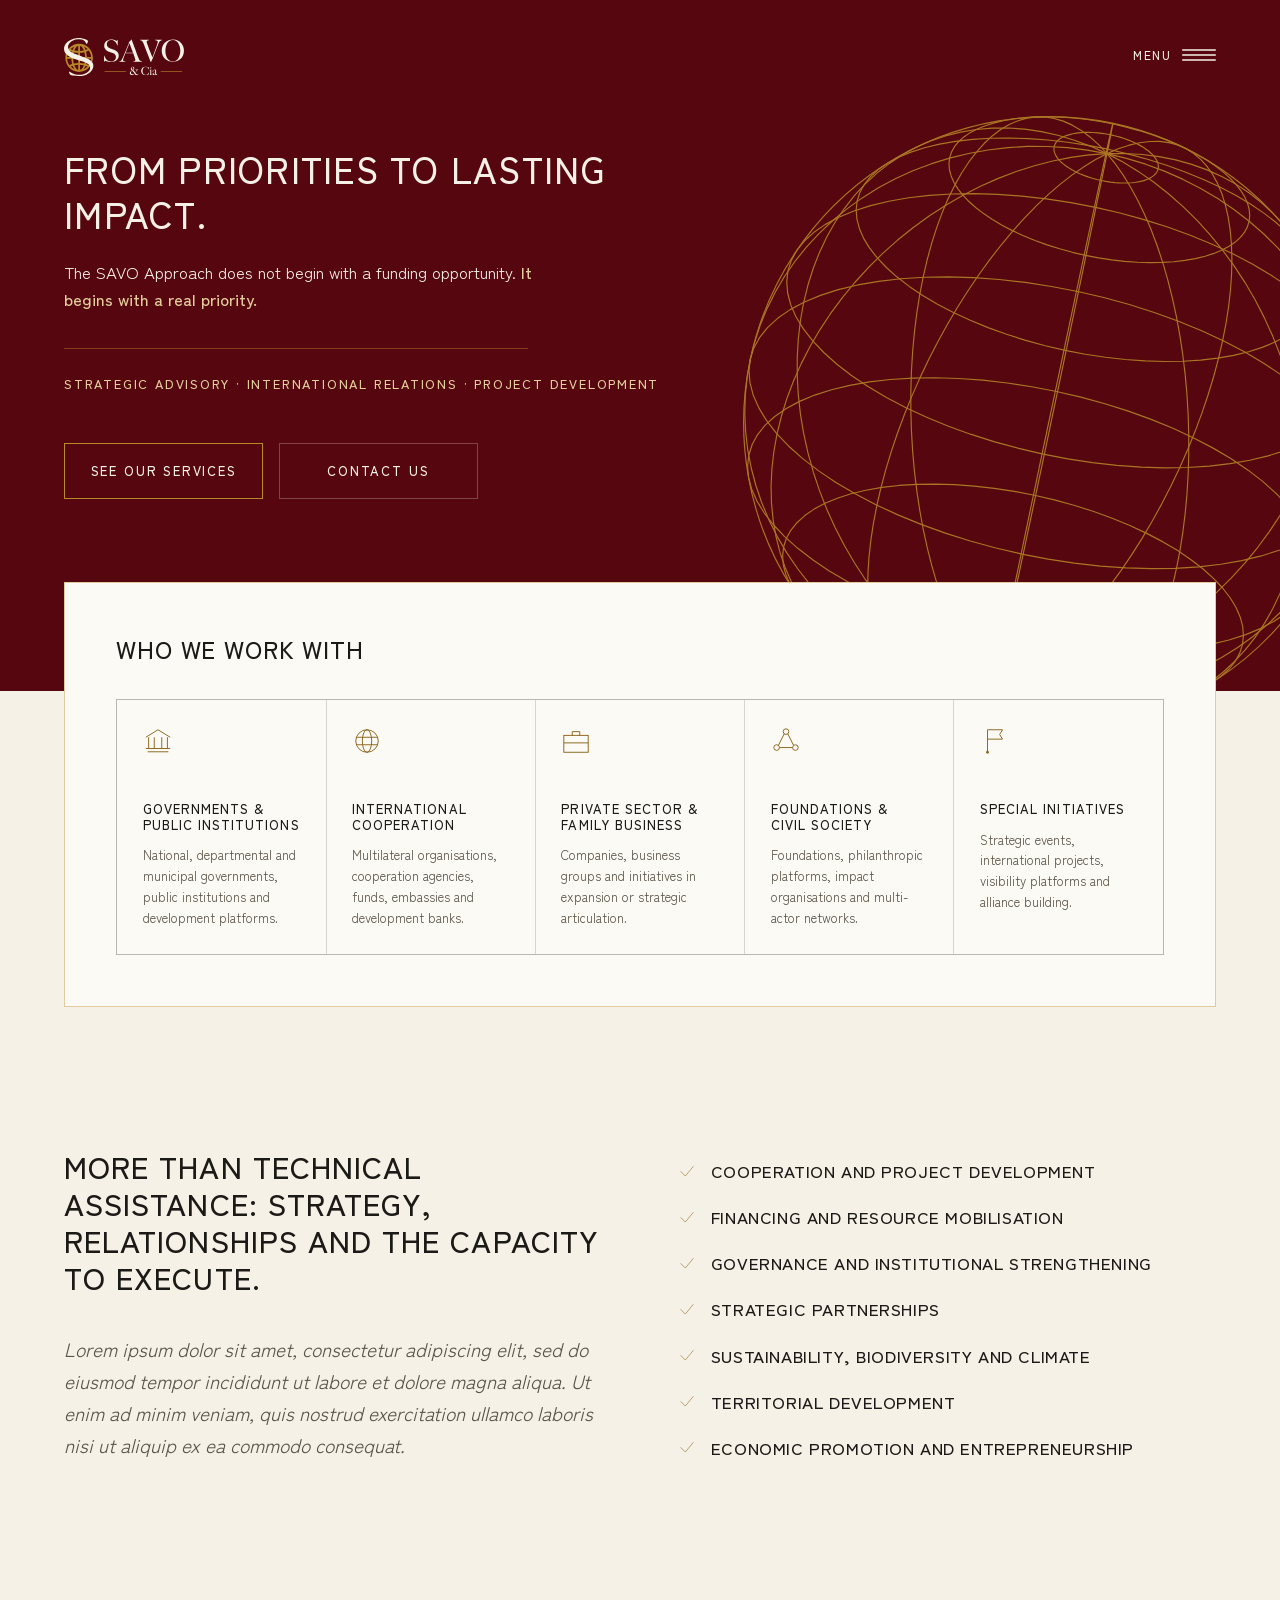
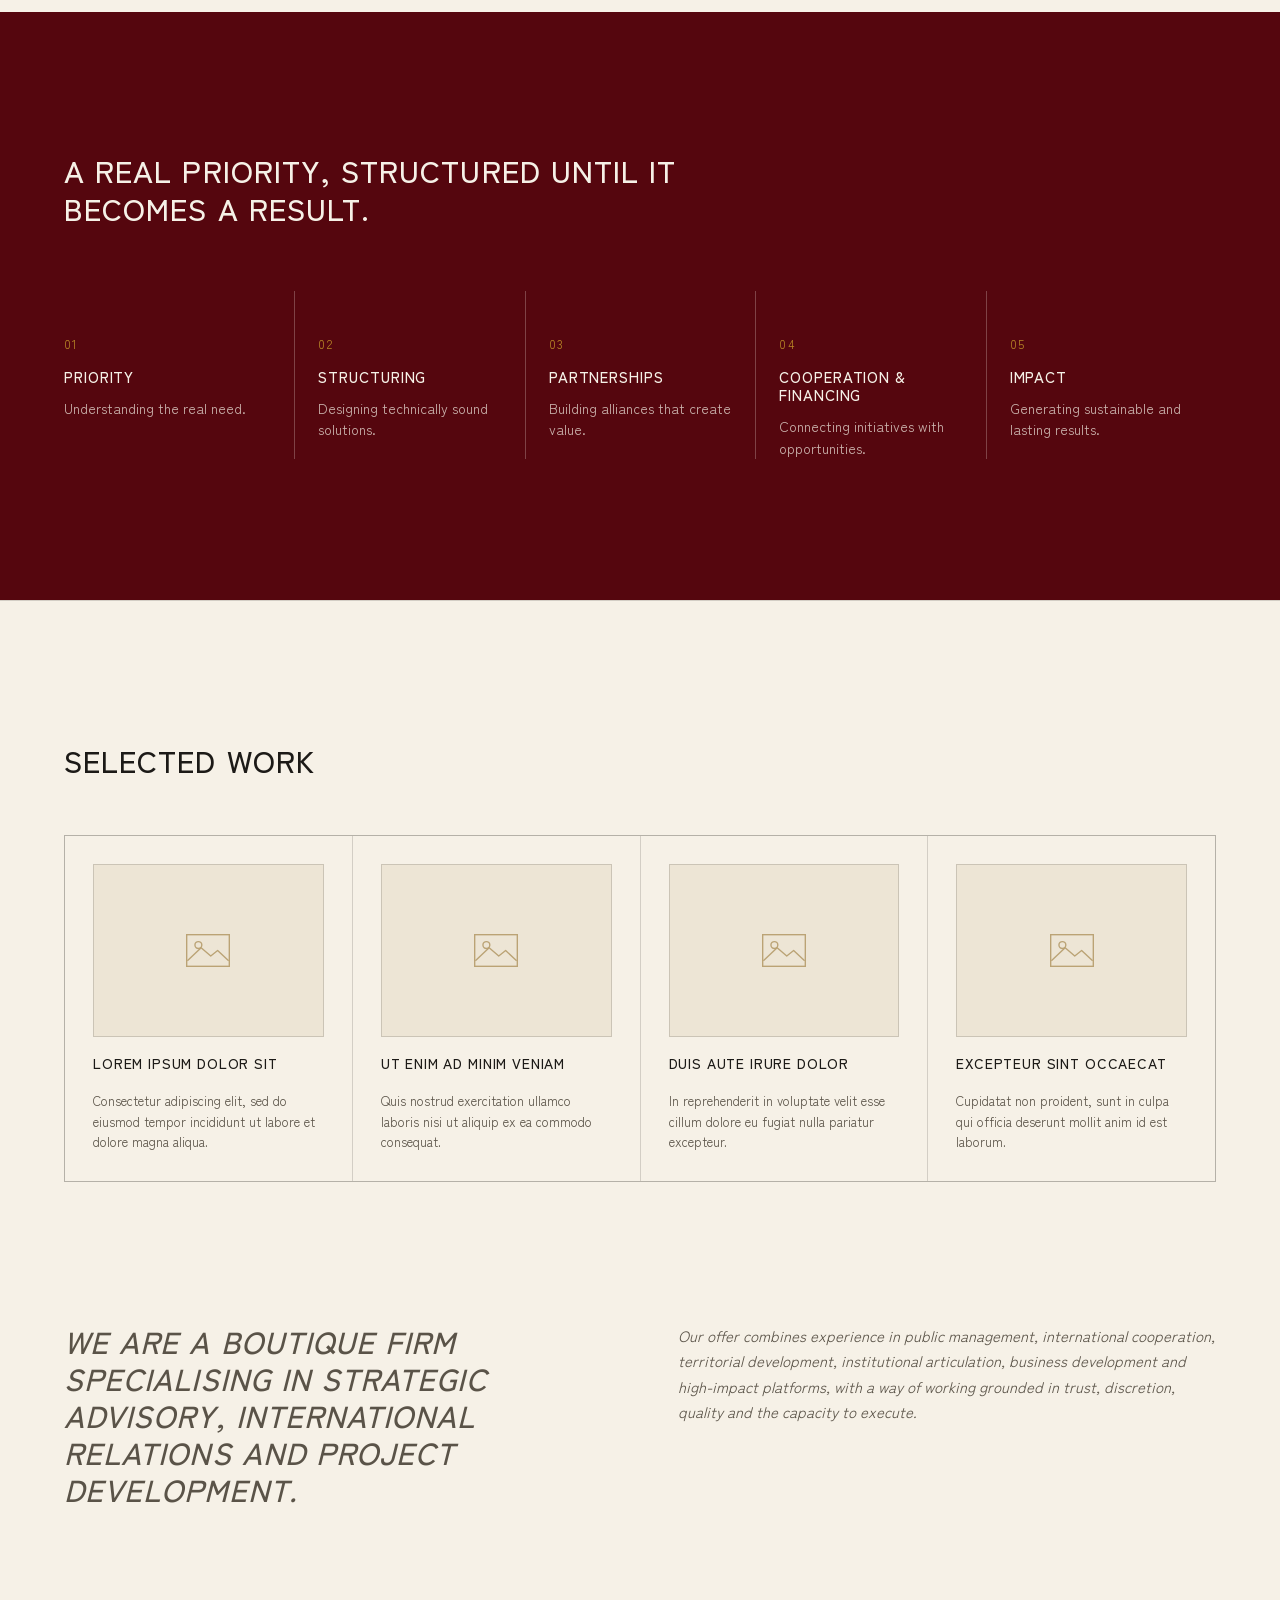
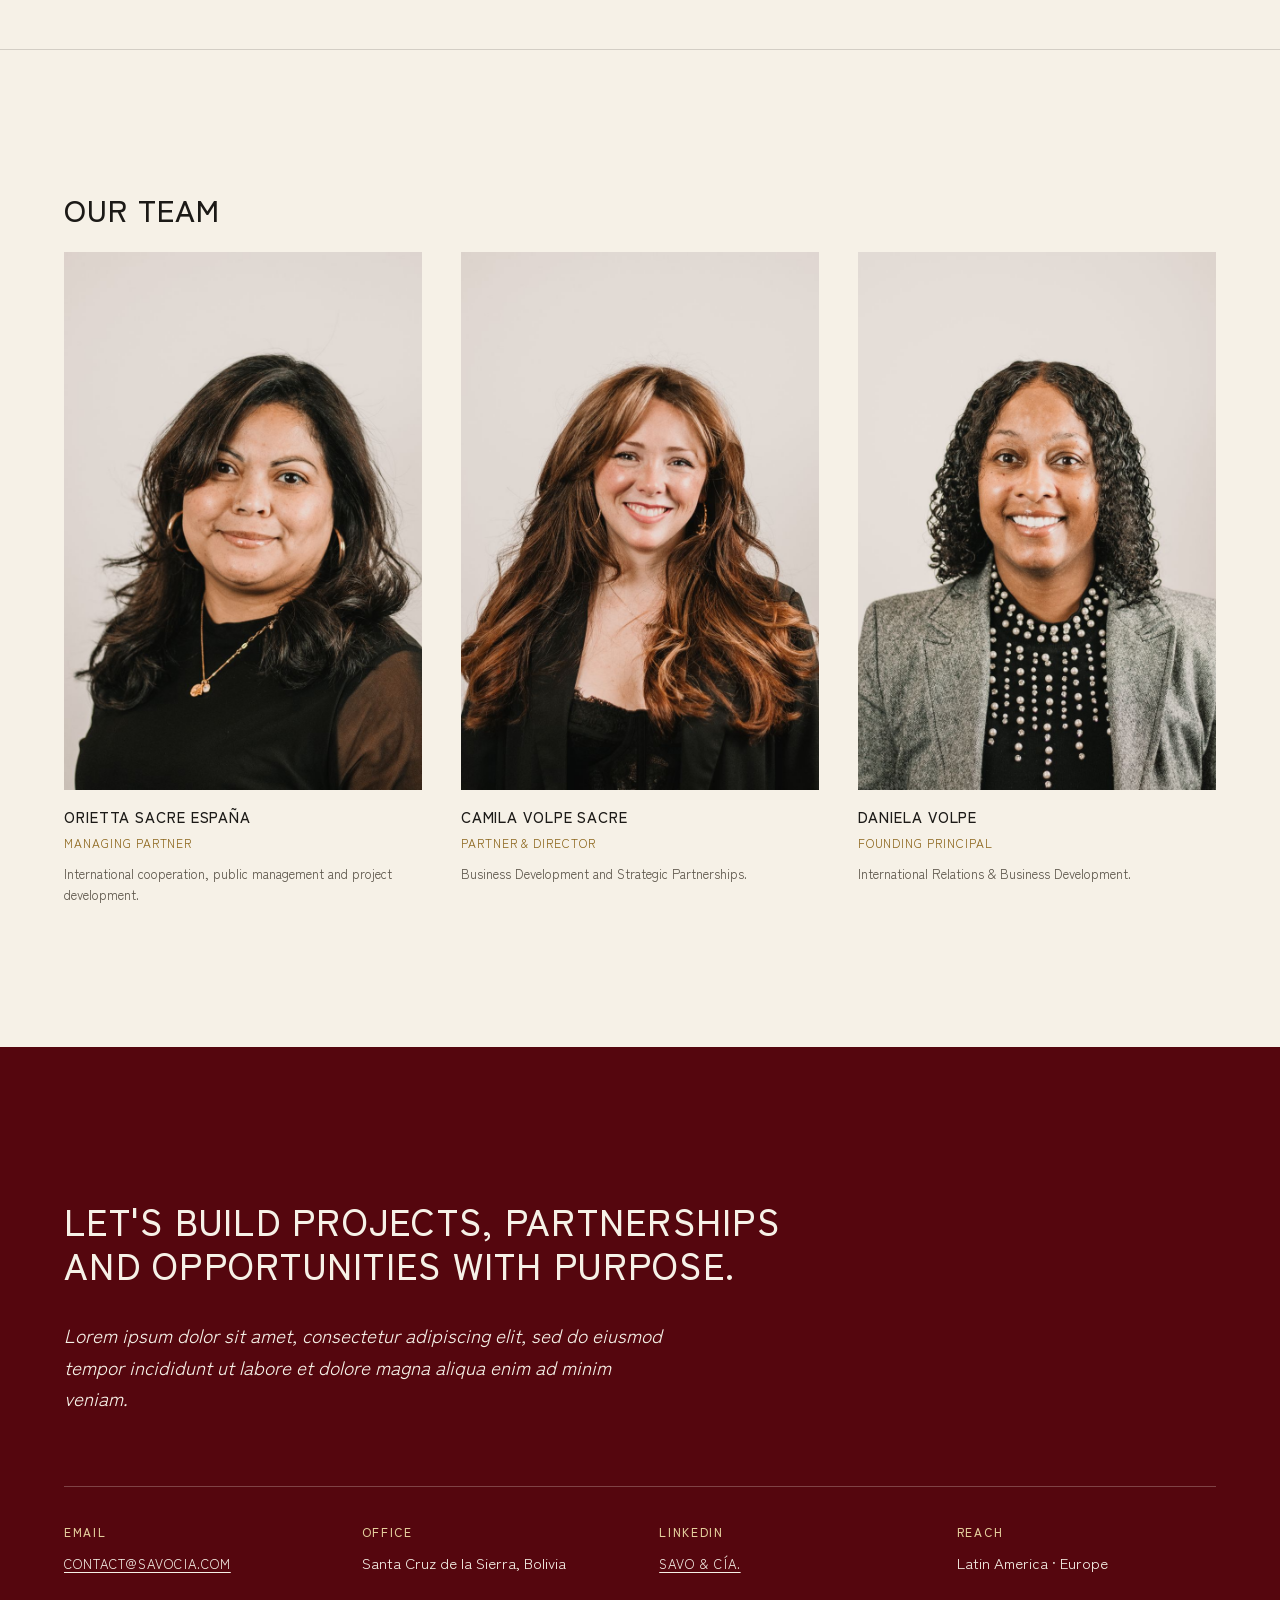
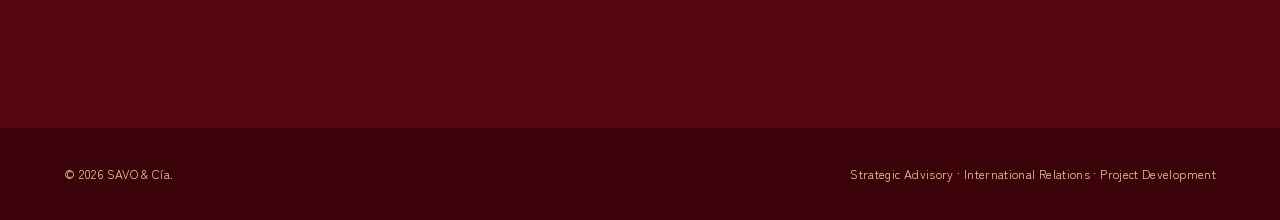
==== commit fab3fd43: "Sync English page with Spanish structure; drop work-section bottom padding English gains the two-but" ====
--- a/en/index.html
+++ b/en/index.html
@@ -112,7 +112,10 @@
 
     <span class="label hero-disciplines">Strategic Advisory · International Relations · Project Development</span>
 
-    <a class="act" href="#contact">Let's talk</a>
+    <div class="acts">
+      <a class="act" href="#areas">See our services</a>
+      <a class="act act-quiet" href="#contact">Contact us</a>
+    </div>
   </div>
 </div>
 
@@ -231,6 +234,19 @@
         <div class="ph"><svg aria-hidden="true"><use href="#ph-image"></use></svg></div>
         <h3>Excepteur sint occaecat</h3>
         <p>Cupidatat non proident, sunt in culpa qui officia deserunt mollit anim id est laborum.</p>
+      </div>
+    </div>
+  </div>
+</section>
+
+<section class="band" id="firm">
+  <div class="wrap">
+    <div class="two">
+      <div>
+        <h2 class="is-placeholder">We are a boutique firm specialising in strategic advisory, international relations and project development.</h2>
+      </div>
+      <div>
+        <p class="prose is-placeholder">Our offer combines experience in public management, international cooperation, territorial development, institutional articulation, business development and high-impact platforms, with a way of working grounded in trust, discretion, quality and the capacity to execute.</p>
       </div>
     </div>
   </div>
--- a/assets/css/savo.css
+++ b/assets/css/savo.css
@@ -430,6 +430,7 @@
 /* ---------- ordinary sections ---------- */
 
 section.band { padding-block: clamp(4.5rem, 11vw, 9rem); }
+#trabajo, #work { padding-bottom: 0; }
 
 .band h2 {
   margin-top: 0;
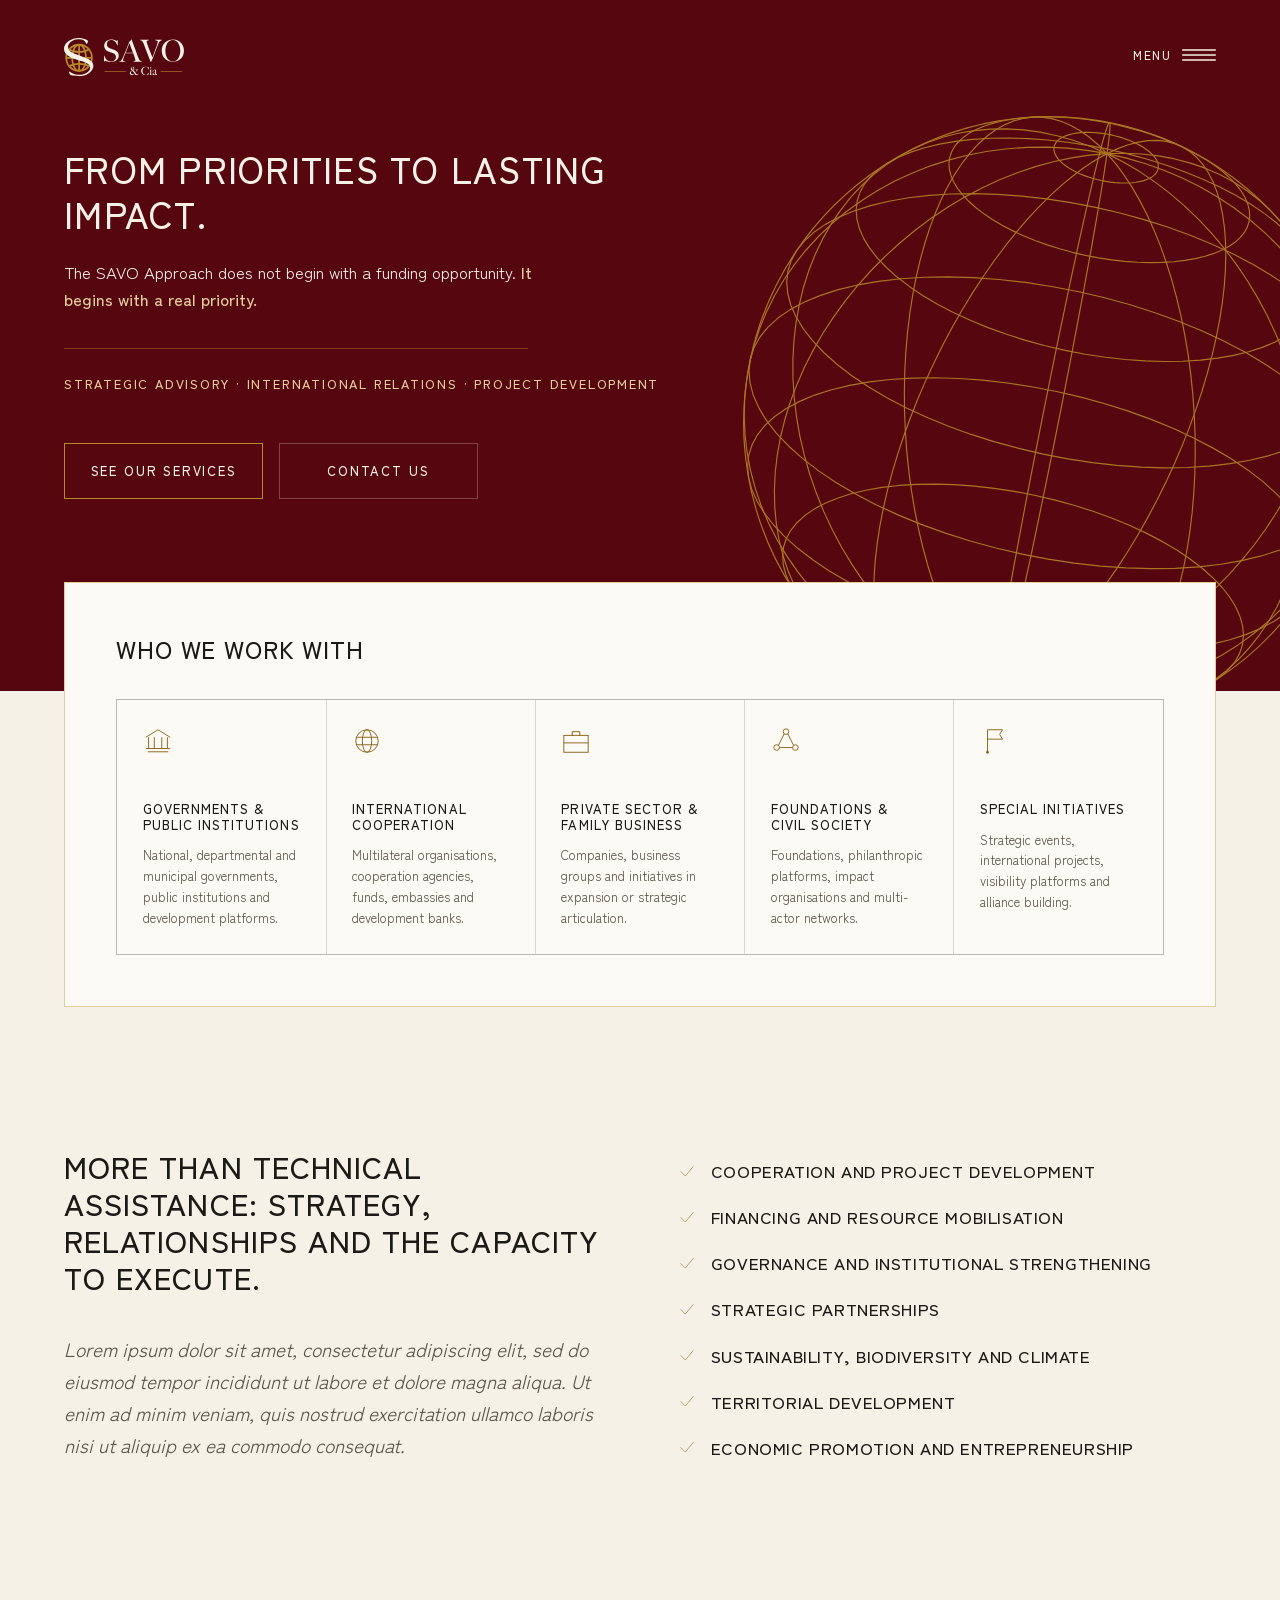
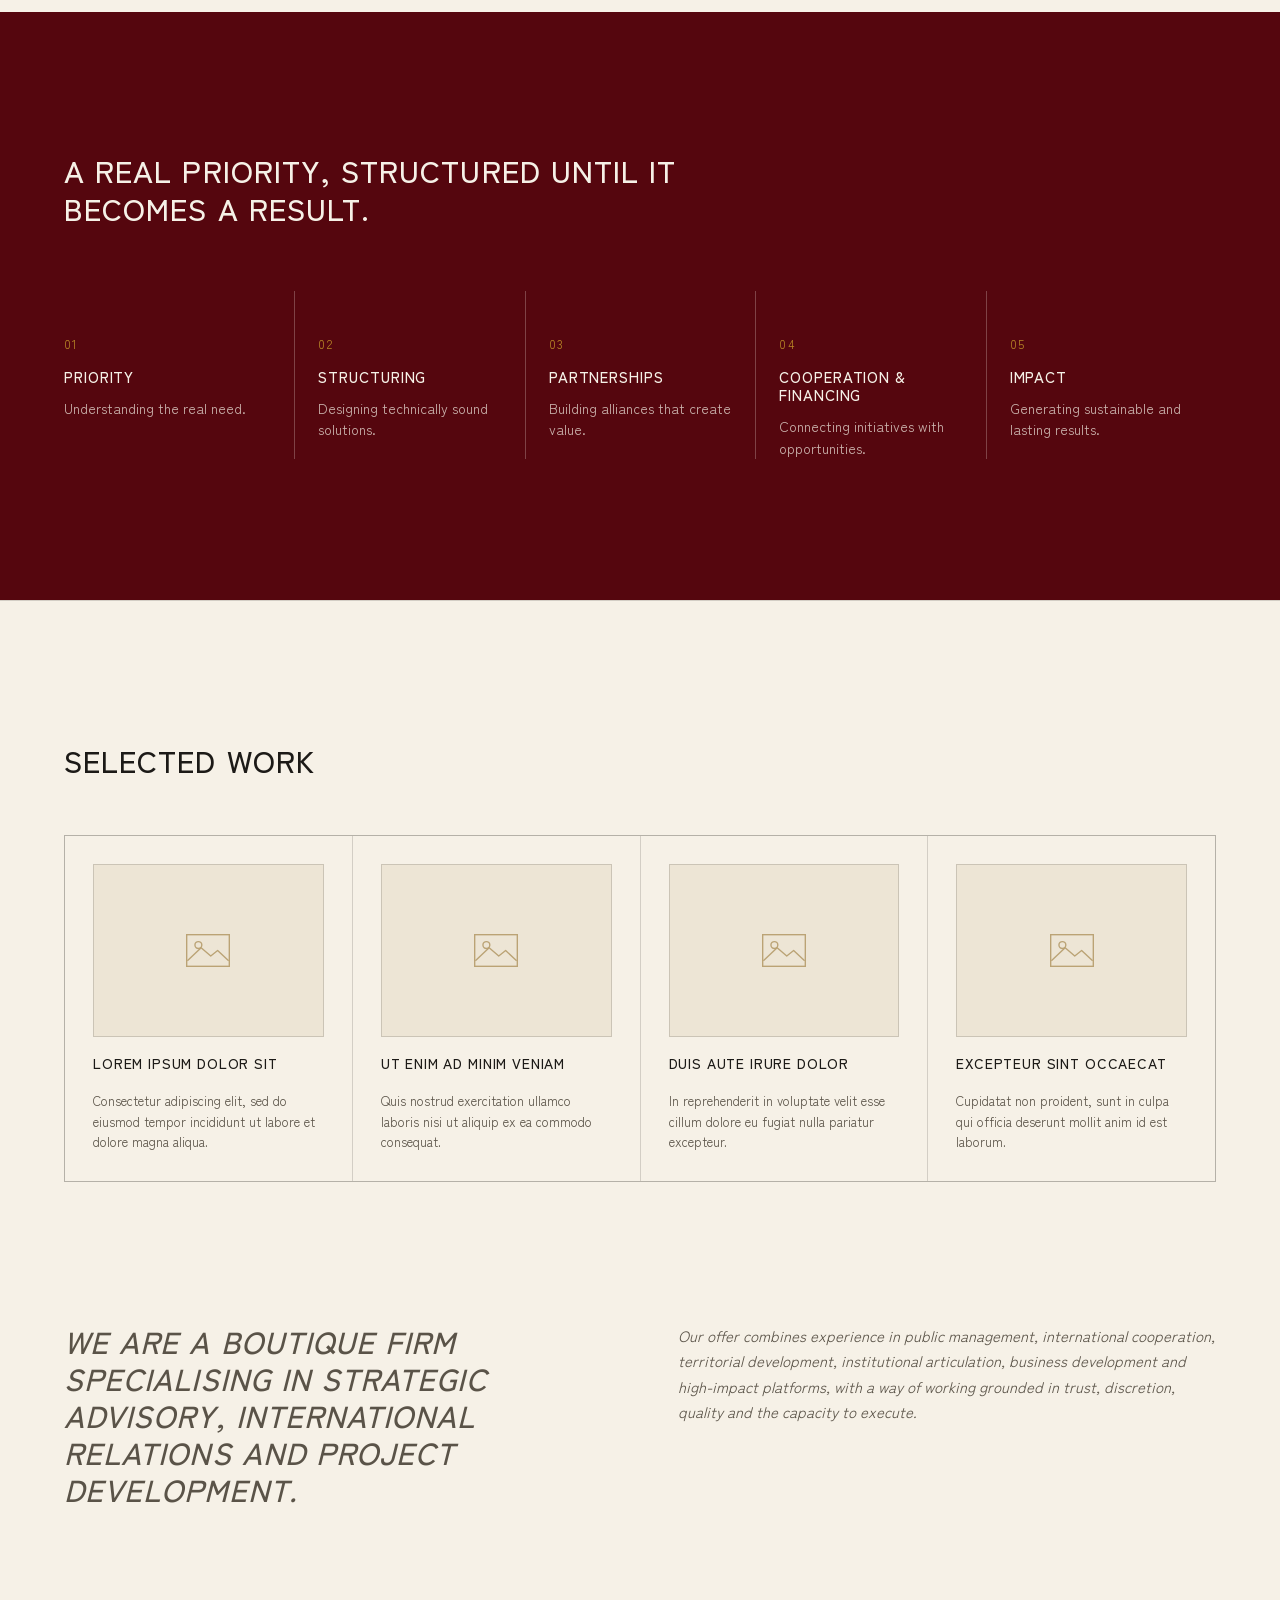
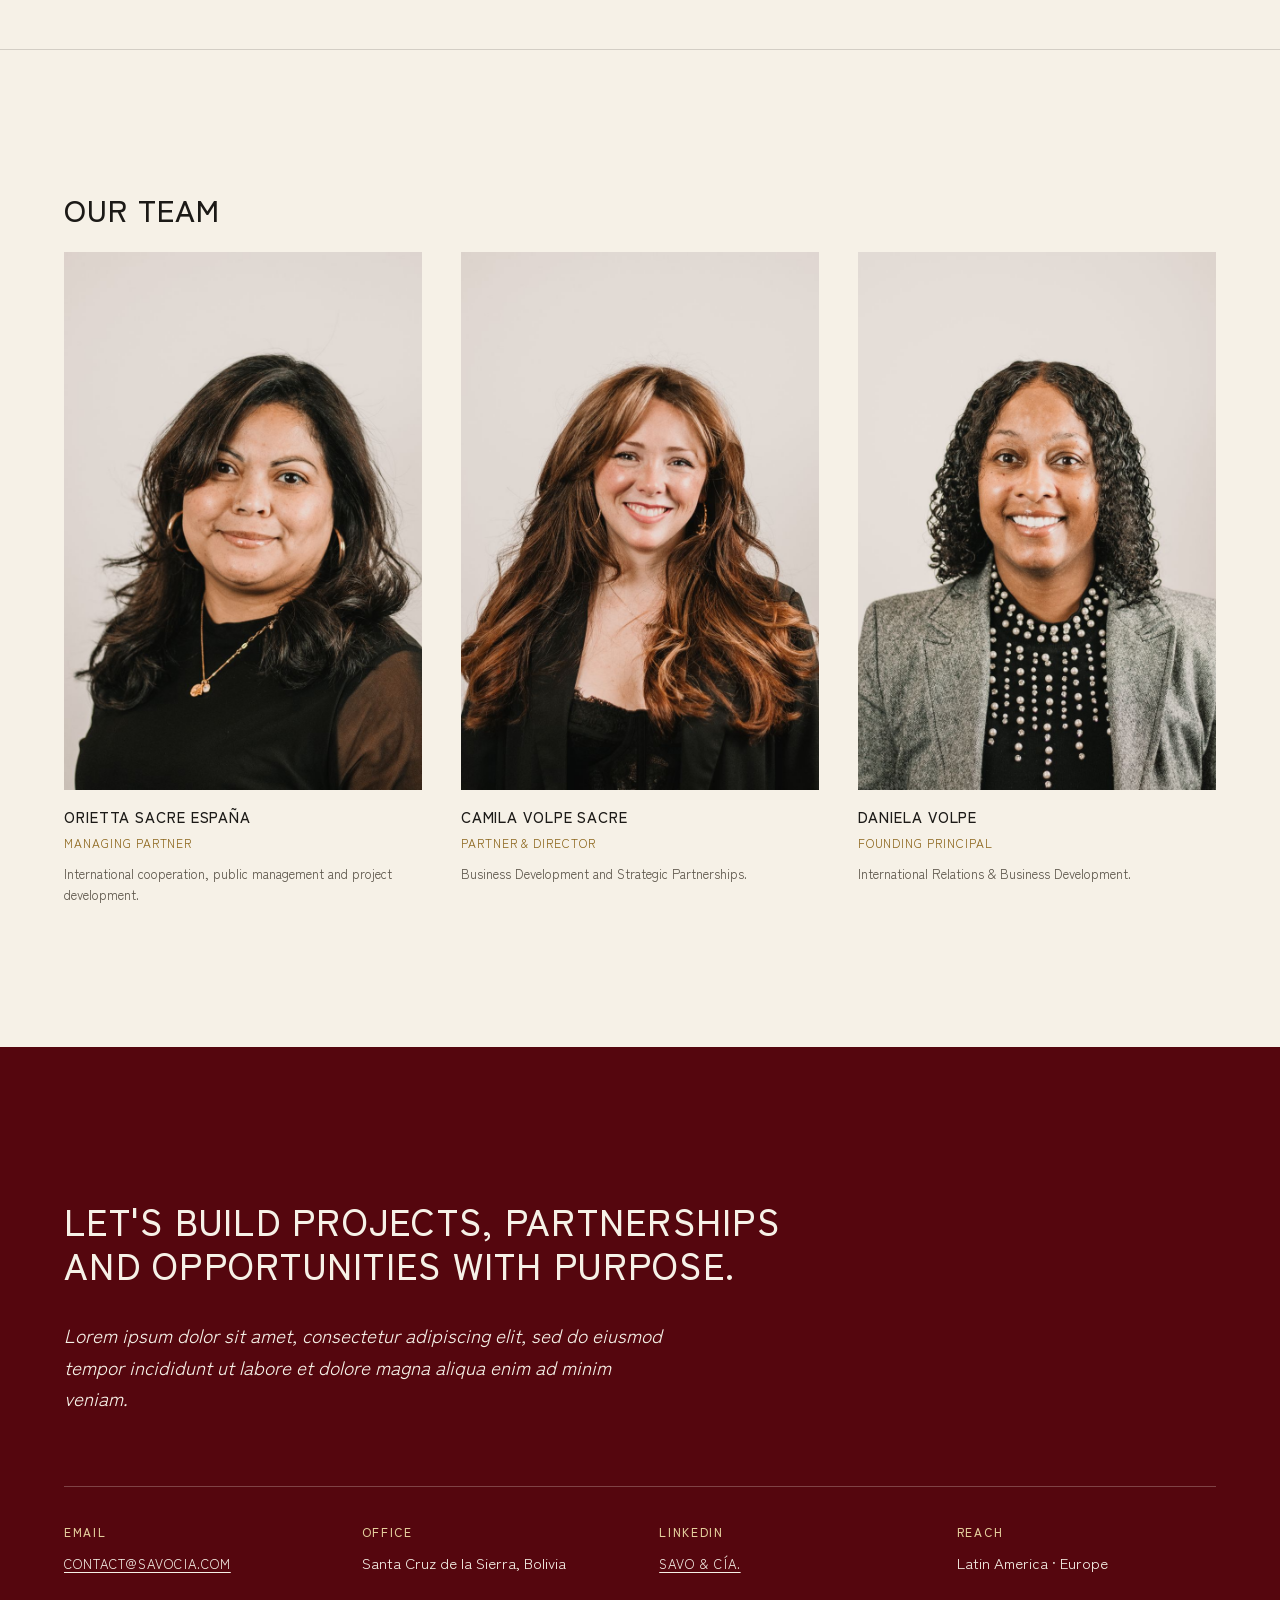
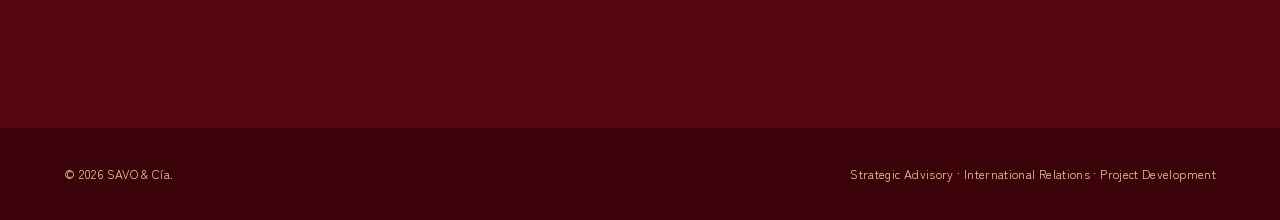
==== commit c86930c5: "Point LinkedIn links at the SAVO & Cía. company page Both pages linked to the generic linkedin.com r" ====
--- a/en/index.html
+++ b/en/index.html
@@ -293,7 +293,7 @@
       </div>
       <div>
         <p class="label">LinkedIn</p>
-        <p><a href="https://www.linkedin.com/">SAVO &amp; Cía.</a></p>
+        <p><a href="https://www.linkedin.com/company/savo-cia/">SAVO &amp; Cía.</a></p>
       </div>
       <div>
         <p class="label">Reach</p>
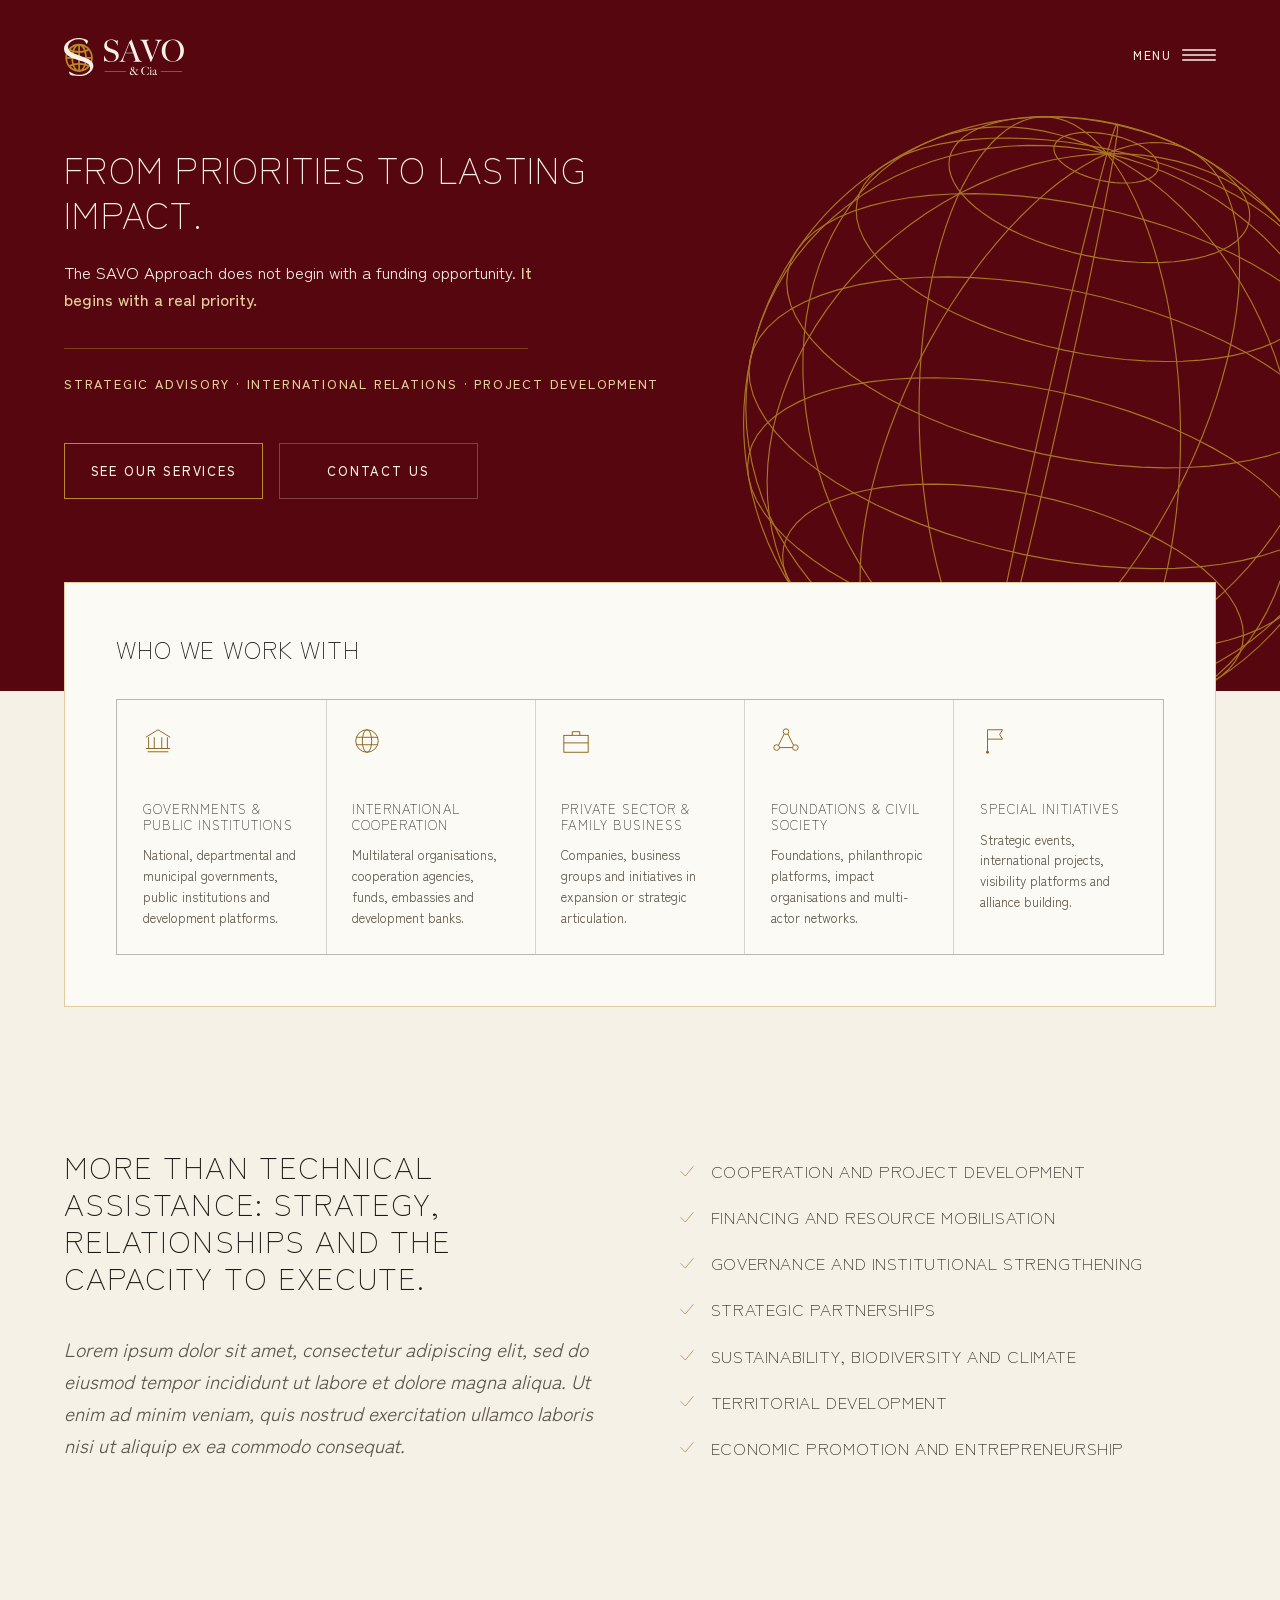
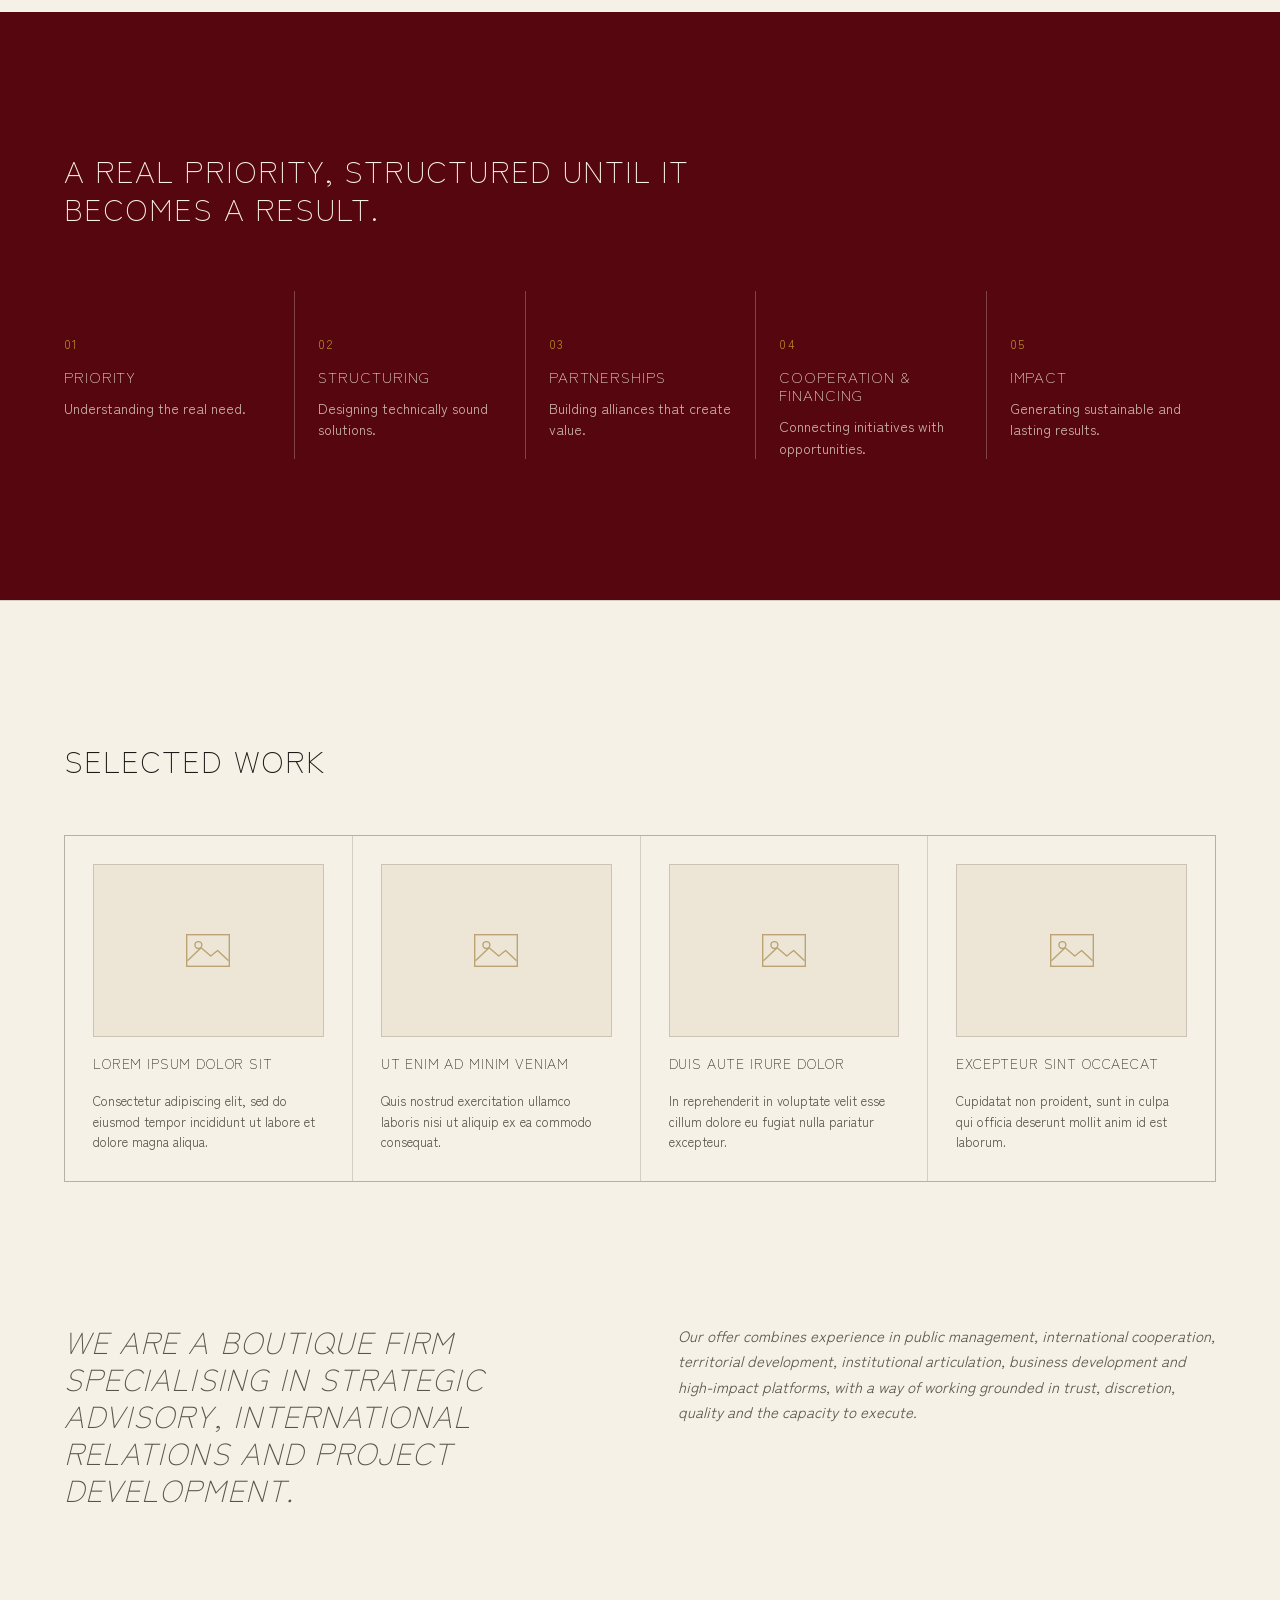
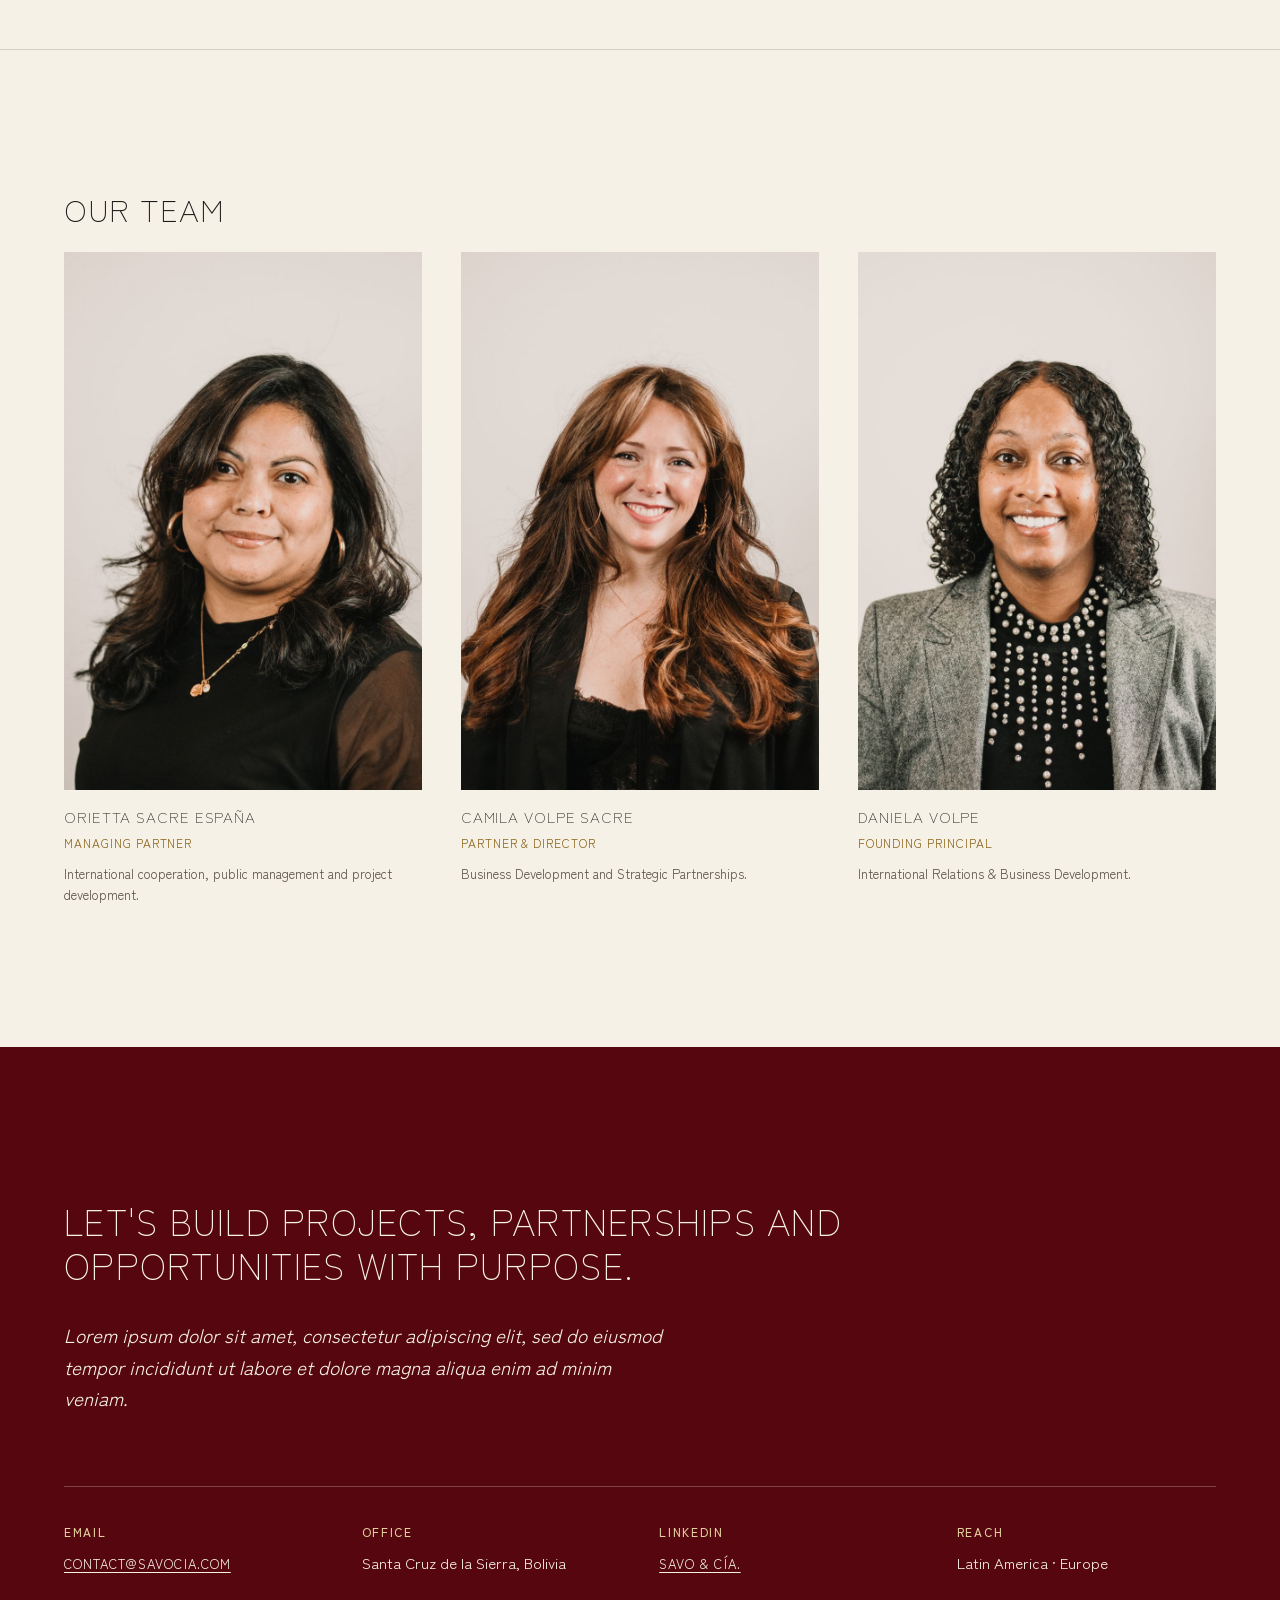
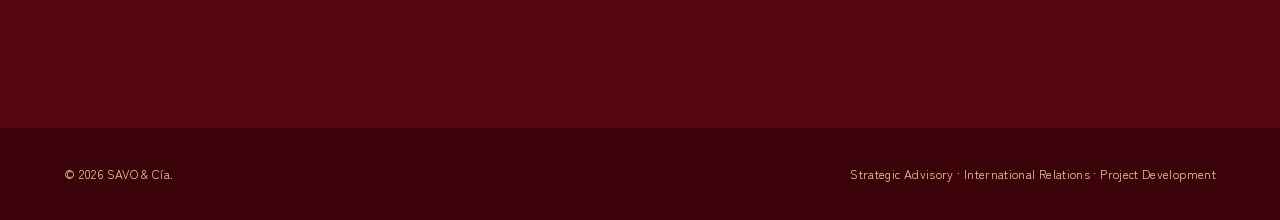
==== commit 1ed18596: "Set headings and area list to the family's lightest weight Loads the 300 cut of Zen Kaku Gothic New " ====
--- a/en/index.html
+++ b/en/index.html
@@ -18,7 +18,7 @@
 <link rel="icon" href="../assets/brand/isotype.svg" type="image/svg+xml">
 <link rel="preconnect" href="https://fonts.googleapis.com">
 <link rel="preconnect" href="https://fonts.gstatic.com" crossorigin>
-<link rel="stylesheet" href="https://fonts.googleapis.com/css2?family=Zen+Kaku+Gothic+New:wght@400;500;700&display=swap">
+<link rel="stylesheet" href="https://fonts.googleapis.com/css2?family=Zen+Kaku+Gothic+New:wght@300;400;500;700&display=swap">
 <link rel="stylesheet" href="../assets/css/savo.css">
 </head>
 <body>
--- a/assets/css/savo.css
+++ b/assets/css/savo.css
@@ -58,7 +58,8 @@
 
 h1, h2, h3 {
   margin: 0;
-  font-weight: 500;
+  /* Zen Kaku Gothic New ships 300 as its lightest cut; 200 does not exist */
+  font-weight: 300;
   text-transform: uppercase;
   line-height: 1.22;
   letter-spacing: 0.035em;
@@ -495,7 +496,7 @@
   gap: clamp(0.6rem, 1.2vw, 0.9rem);
   padding-block: clamp(0.5rem, 1vw, 0.75rem);
   font-size: clamp(0.875rem, 1.4vw, 1.0625rem);
-  font-weight: 500;
+  font-weight: 300;
   letter-spacing: 0.035em;
   text-transform: uppercase;
   line-height: 1.3;
